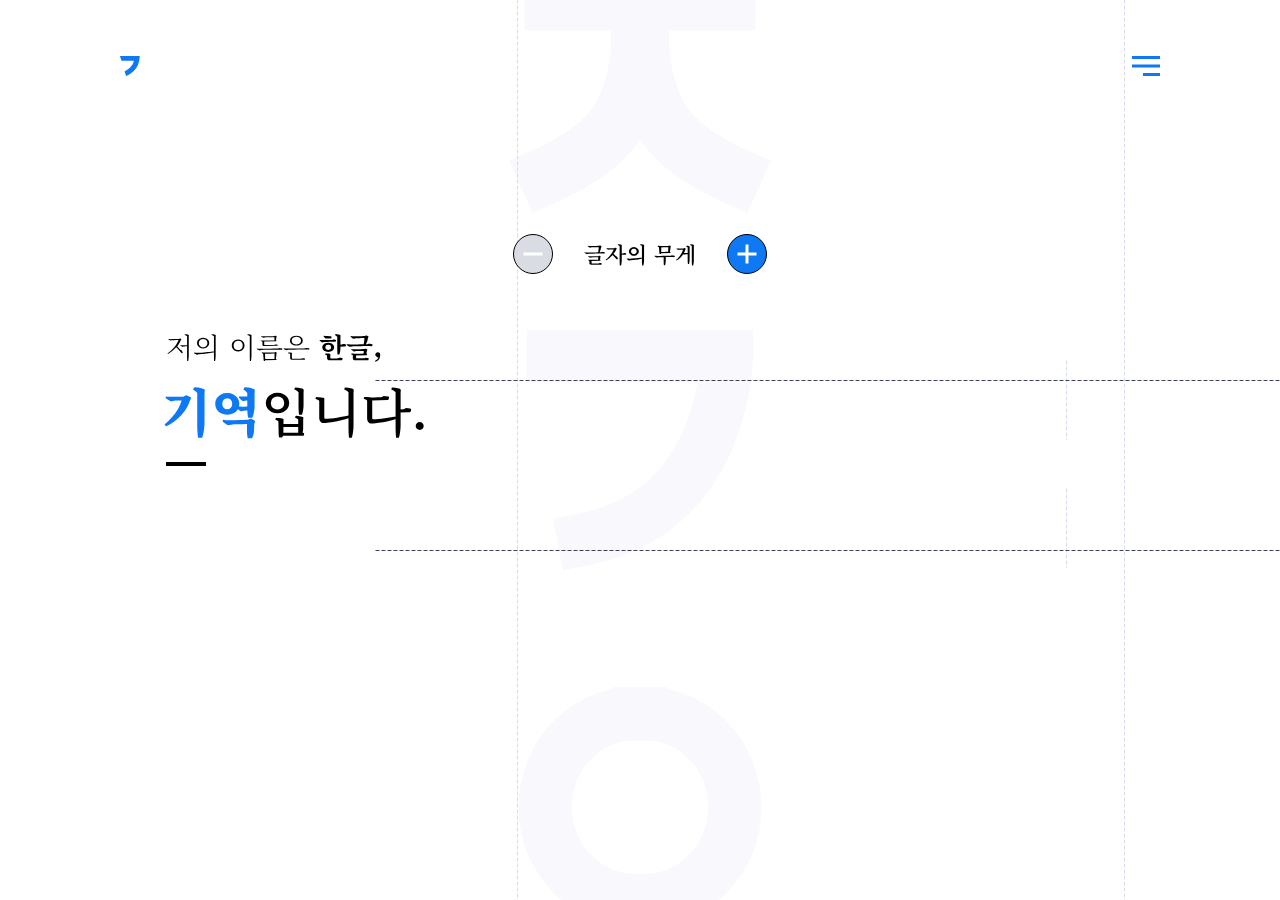
==== index.html @ d850bbb4 "change" ====
<!DOCTYPE html>
<html lang="ko">
<head>
    <meta charset="UTF-8">
    <meta name="viewport" content="width=device-width, initial-scale=1.0 shrink-to-fit=no">
    <title>지기역 포트폴리오</title>
    <link rel="shortcut icon" type="image/x-icon" href="./img/logo.png"/>
    <link href="https://fonts.googleapis.com/css2?family=Noto+Sans+KR:wght@100;300;400;500;700;900&family=Noto+Serif+KR:wght@200;300;400;500;600;700;900&display=swap" rel="stylesheet">
    <link rel="stylesheet" href="./css/reset.css">
    <link rel="stylesheet" href="./css/style.css">
    <script defer type="text/javascript" src="./js/script.js"></script>
</head>
<body>
    <div id="allWrap">
        <!--header영역-->
        <header>
            <!--로고-->
            <h1 class="mainLogo"><a href="#" title="메인" target="_self"><img src="./img/logo.png" alt="로고" width="20"/></a></h1>
            <!--네비게이션-->
            <nav>
                <a class="hamBtn" href="#" title="햄버거버튼" target="_self">
                    <div class="hamLine">선</div>
                    <div class="hamLine">선</div>
                    <div class="hamLine">선</div>
                </a>
                <ul class="navHam">
                    <li><a href="#" title="한글" target="_self">한글</a></li>
                    <li><a href="#" title="연결" target="_self">연결</a></li>
                    <li><a href="#" title="작업" target="_self">작업</a></li>
                </ul>
            </nav>
        </header>
        <main>
            <section id="mainPage">
                <article class="introCon">
                    <div class="introMain">
                        <h2 class="intHangle">저의 이름은 <span>한글,</span></h2>
                        <h1 class="myNameIs"><span>기역</span>입니다.</h1>
                        <hr/>
                    </div>
                    <div class="introSub">
                        <dl class="inS01">
                            <dd>특이한 이름, 그에따라 많은<br/>사람들에게 기억되었습니다.</dd>
                            <div>
                                <dt>이름의 무게</dt>
                                <hr/><!--이름의 무게 ----- 170두께 선-->
                            </div>
                        </dl>
                        <dl class="inS02">
                            <div>
                                <div class="dot">원,점</div>
                                <dt>기억되는 사람</dt>
                            </div>
                            <dd>이름이 특이해서 기억되는 것이 아닌,<br/>저의 작업물로 <span>기억되는 사람</span>입니다.</dd>
                        </dl>
                    </div>
                </article>
                <article class="ctStBtnCon">
                    <div class="jgySvgCon">
                        <!--ㅈㄱㅇ 글자sgv영역-->
                        <svg class="jgy_svg" x="0px" y="0px" width="273.7px" height="250.9px" viewBox="0 0 273.7 250.9" style="enable-background:new 0 0 273.7 250.9;" >
                            <g class="j_g g_gg"><!-- ㅈ 글자-->
                                <path class="st0" d="M136.9,30v35.9c0,26.1-5.8,55.3-17.2,78.8c-14,28.8-44,50.3-79.9,66.5"/>
                                <path class="st0" d="M136.9,65.9c0,26.1,5.8,55.3,17.2,78.8c14,28.8,44,50.3,79.9,66.5"/>
                                <line class="st0" x1="46.4" y1="30" x2="227.3" y2="30"/>
                            </g>
                        </svg>
                        <svg class="jgy_svg" x="0px" y="0px" width="258.4px" height="274.9px" viewBox="0 0 258.4 274.9" style="enable-background:new 0 0 258.4 274.9;" >
                            <g class="g_g g_gg"><!-- ㄱ 글자-->
                                <path class="st0" d="M30,30h198.4c0,0,0,178.5-163.6,209.8"/>
                            </g>
                        </svg>
                        <svg class="jgy_svg" x="0px" y="0px" width="272.8px" height="269.8px" viewBox="0 0 272.8 269.8" style="enable-background:new 0 0 272.8 269.8;" >
                            <g class="y_g g_gg"><!-- ㅇ 글자-->
                                <path class="st0" d="M136.4,30h6.1c55.4,0,100.3,47,100.3,104.9v0c0,57.9-44.9,104.9-100.3,104.9h-12.2
		                        c-55.4,0-100.3-47-100.3-104.9v0C30,77,74.9,30,130.3,30H136.4"/>
                            </g>
                        </svg>
                    </div>
                   
                    <div class="stBtn">
                        <a class="minus" href="#" title="minus" target="_self"><div>마이너스(-)</div></a>
                        <p>글자의 무게</p>
                        <a class="plus" href="#" title="plus" target="_self"><div>플러스(|)</div><div>플러스(-)</div></a>
                    </div>
                </article>
                <article class="mainSvgAll">
                    <div class="mainSvgCon">
                        <!--ㄱ svg란--><!--ㄱ 주변 선.--> 
                        <svg class="line_svg" x="0px" y="0px" width="1px" height="935px" viewBox="0 0 1 935" style="enable-background:new 0 0 1 935;" >
                            <g class="g_leftLine"><!-- 선-->
                                <line class="st0" x1="0.5" y1="0" x2="0.5" y2="937"/>
                            </g>
                        </svg>
                        <div class="gCon">
                            <svg class="giyeok_svg" x="0px" y="0px" width="605.3px" height="644.7px" viewBox="0 0 605.3 644.7" style="enable-background:new 0 0 605.3 644.7;" >
                                <g class="mainG"><!-- ㄱ-->
                                    <path class="st0" d="M85,85h435.3c0,0,0,391.5-359,460.2"/>
                                </g>
                            </svg>
                            <div class="dScon">
                                <!--두께 기입란--><!--두께 선-->
                                <svg class="lineDs" x="0px" y="0px" width="1px" height="78.8px" viewBox="0 0 1 78.8" style="enable-background:new 0 0 1 78.8;" >
                                    <g class="g_lineDs">
                                        <line class="st0" x1="0.5" y1="0" x2="0.5" y2="78.8"/>
                                    </g>
                                </svg>
                                <p class="fontWeight">170 두께</p>
                                <svg class="lineDs" x="0px" y="0px" width="1px" height="78.8px" viewBox="0 0 1 78.8" style="enable-background:new 0 0 1 78.8;" >
                                    <g class="g_lineDs">
                                        <line class="st0" x1="0.5" y1="0" x2="0.5" y2="78.8"/>
                                    </g>
                                </svg>
                            </div>
                            <svg class="line_top lineV" x="0px" y="0px" width="981.9px" height="1px" viewBox="0 0 981.9 1" style="enable-background:new 0 0 981.9 1;" >
                                <g class="g_topLine">
                                    <line class="st0" x1="0" y1="0.5" x2="981.9" y2="0.5"/>
                                </g>
                            </svg>
                            <svg class="line_bottom lineV" x="0px" y="0px" width="981.9px" height="1px" viewBox="0 0 981.9 1" style="enable-background:new 0 0 981.9 1;" >
                                <g class="g_bottomLine">
                                    <line class="st0" x1="0" y1="0.5" x2="981.9" y2="0.5"/>
                                </g>
                            </svg>
                        </div>
                        <svg class="line_svg" x="0px" y="0px" width="1px" height="935px" viewBox="0 0 1 935" style="enable-background:new 0 0 1 935;" >
                            <g class="g_rightLine"><!-- 선-->
                                <line class="st0" x1="0.5" y1="0" x2="0.5" y2="937"/>
                            </g>
                        </svg>
                    </div>
                </article>
            </section>
            <section id="contactPage">
                <article>
                    <div class="intro_ctCon">
                        <h2 class="intro_ct">
                            기억되는<br/>
                            <span>이름의 무게</span>를<br/>
                            가진 사람이<br/>
                            되겠습니다.
                        </h2>
                        <hr/>
                    </div>
                    <div class="contact_con">
                        <h2>연결</h2>
                        <div class="contact_info_con">
                            <h3 class="Ct_name">지기역</h3>
                            <div class="info_con">
                                <dl class="inform">
                                    <dt>전화</dt>
                                    <dd>010-4188-2687</dd>
                                </dl>
                                <dl class="inform">
                                    <dt>메일</dt>
                                    <dd>jikor1st@naver.com</dd>
                                </dl>
                                <dl class="inform">
                                    <dt>계정</dt>
                                    <dd>@Ji_g.y</dd>
                                </dl>
                            </div>
                            <div class="link_contact_con">
                                <a href="#" title="페이스북" target="_blank"><img src="./img/btn_face.png" alt="페이스북" width="50" height="50"/></a>
                                <a href="#" title="메일" target="_blank"><img src="./img/btn_mail.png" alt="메일" width="50" height="50"/></a>
                                <a href="#" title="인스타그램" target="_blank"><img src="./img/btn_insta.png" alt="인스타그램" width="50" height="50"/></a>
                            </div>
                        </div>
                    </div>
                </article>
            </section>
        </main>
    </div>
</body>
</html>
---- css/style.css ----
*{font-size:16px;font-family: 'Noto Sans KR', sans-serif;color:black;}
/* @font import */
@import url('https://fonts.googleapis.com/css2?family=Noto+Sans+KR:wght@100;300;400;500;700;900&family=Noto+Serif+KR:wght@200;300;400;500;600;700;900&display=swap');
/*
font-family: 'Noto Sans KR', sans-serif;
font-family: 'Noto Serif KR', serif;
*/
/*header영역*/
html,body{
    /* overflow-y: hidden; */
}
header{
    display:flex;justify-content: space-between;
    position:fixed;top:0;left:0;width:100%;
    padding:56px 0;
    z-index:700;
}
header > h1.mainLogo {
    padding:0 120px;
}
nav{
    display:flex;flex-direction:row-reverse;
    justify-content:flex-start;
    z-index:500;
    position:relative;
    padding:0 120px;
}
nav > ul.navHam{
    /* display:none; */
    position: absolute;width:max-content;top:90px;
    display:flex;flex-direction: column;text-align:right;
    height:210px;justify-content: space-between;
}
nav > ul.navHam > li{
    font-family: 'Noto Serif KR', serif;
    font-size:1.813em;font-weight:700;
}
nav > a.hamBtn{
    display:inline-block;vertical-align: top;
    width:28px;height:20px;
    display:flex;flex-direction: column;
    justify-content: space-between;
    position:relative;
}
nav > a.hamBtn > div.hamLine{
    font-size:0;width:inherit;height:3px;background-color:#0F78F4;
    position: absolute;
    transition:all 0.5s cubic-bezier(0.68, -0.6, 0.32, 1.6);
}
nav > a.hamBtn > div.hamLine:first-child{
    top:0;left:0;
    transform-origin:top left;
    /* transform:rotateZ(45deg); */
}
nav > a.hamBtn > div.hamLine:nth-child(2){
    top:50%;transform:translateY(-50%);left:0;
}
nav > a.hamBtn > div.hamLine:last-child{
    width:60%;
    bottom:0;right:0;
    transform-origin:bottom left;
    /* transform:translateY(2px) rotateZ(-45deg); */
}

svg{
    overflow:visible;
    vertical-align: top;
}
main {
    position:relative;
    overflow:hidden;
    width:100%;height:100vh;
}
section {
    position:absolute;
    width:100%;height:100vh;
}
/*main - 컨셉 설명*/
#mainPage{
    /* display:none; */
    top:0;left:0;
}
#mainPage > article.introCon{
    position: absolute;left:13%;z-index:500;
    top:25.93vw;
    /* top:8.59vw; */
    /* transform:translateY(-17.34vw); */
}
#mainPage > article.introCon > div.introMain{
    font-family: 'Noto Serif KR', serif;
}
div.introMain > h2.intHangle{
    font-size:1.750em;font-weight:300;margin-bottom:24px;
}
div.introMain > h2.intHangle > span{
    font-weight:700;
}
div.introMain > h1.myNameIs{
    font-size:3.250em;font-weight:600;margin-left:-5px;margin-bottom:18px;
}
div.introMain > h1.myNameIs > span{
    color:#0F78F4;font-weight:900;
}
div.introMain > hr{
    width:36px;border:2px solid black;
    display:inline-block;
}

#mainPage > article.introCon > div.introSub{
    margin-top:48px;margin-left:18px;
}
div.introSub > dl.inS01{
    visibility: hidden;
    opacity:0;
}
@keyframes displayT {
    0%{
        visibility: hidden;
        opacity:0;
        transform:translateY(100px);
    }
    50%{
        opacity:1;
    }
    100%{
        visibility: visible;
        transform:translateY(0);
        opacity:1;
    }
}
@keyframes displayC {
    0%{ 
        visibility: visible;
        transform:translateY(0);
        opacity:1;
    }
    50%{
        opacity:1;
    }
    100%{
        visibility: hidden;
        opacity:0;
        transform:translateY(100px);
        
    }
}
div.introSub > dl.inS01 > dd{
    font-size:1em;line-height:2em;font-weight:300;
    background-color:white;width:fit-content;
}
div.introSub > dl.inS01 > div{
    display:flex;width:fit-content;align-items: center;
}
div.introSub > dl.inS01 > div > dt{
    font-family: 'Noto Serif KR', serif;
    font-size:1.750em;font-weight:900;
    color:#D6DBF1;
    margin-top:19px;
    width:fit-content;
}
div.introSub > dl.inS01 > div > hr{
    width:12.39vw;border:none;border-top:1px solid #D6DBF1;vertical-align: center;
    margin-top:1.750em;margin-left:5.10vw;
}
@keyframes inS01Hr {
    0%{

    }
    33%{

    }
    66%{

    }
    100%{

    }
}
div.introSub > dl.inS02{
    visibility: hidden;
    opacity:0;
}
div.introSub > dl.inS02 > div {
    position:relative;width:fit-content;
}
div.introSub > dl.inS02 > div > div.dot {
    font-size:0;width:6px;height:6px;
    background-color: #D6DBF1;border-radius:50px;
    position: absolute;left:50%;transform:translateX(-50%);
    margin-top:-15px;
}
div.introSub > dl.inS02 > div > dt{
    font-family: 'Noto Serif KR', serif;
    font-size:1.750em;font-weight:900;
    color:#D6DBF1;margin-top:30px;
    width:fit-content;
}
div.introSub > dl.inS02 > dd{
    font-size:1em;line-height:2.625em;font-weight:400;
    margin-top:19px;
    width:fit-content;background-color:white;
}
div.introSub > dl.inS02 > dd > span{
    font-weight:700;
}

#mainPage > article.ctStBtnCon {

}
article.ctStBtnCon > div.jgySvgCon {
    position: absolute;top:0;left:0;
    display:flex;flex-direction: column;justify-content: space-between;height:100vh;
}
div.jgySvgCon > svg.jgy_svg:first-child{
    position: fixed;top:-3%;left:50%;transform:translateX(-50%);height:26.680vh;
    /* transform:translateY(-13%); */
}
div.jgySvgCon > svg.jgy_svg:nth-child(2){
    position: fixed;top:50%;left:50%;transform:translate(-50%,-50%);height:26.680vh;
    /* transform:translateY(13%); */
}
div.jgySvgCon > svg.jgy_svg:last-child{
    position: fixed;bottom:-3%;left:50%;transform:translateX(-50%);height:26.680vh;
    /* transform:translateY(13%); */
}
div.jgySvgCon > svg.jgy_svg > g{
    fill:none; stroke:#F8F8FD; 
    stroke-width:60;
    stroke-linecap:square; stroke-miterlimit:10;
}
article.ctStBtnCon > div.stBtn{
    display:flex;width:254px;justify-content: space-between;
    position: fixed;left:50%;top:26%;transform:translateX(-50%);
    z-index:600;
}
article.ctStBtnCon > div.stBtn > a{
    display:inline-block;background-color:#0F78F4;
    width:38px;height:38px;border-radius:100px;
    border:1px solid black;font-size:0;
    position:relative;

    transition:all 0.8s cubic-bezier(0.34, 1.56, 0.64, 1);
}
article.ctStBtnCon > div.stBtn > a.minus > div {
    width:19px;height:3px;background-color:white;
    position: absolute;left:50%;top:50%;transform:translate(-50%,-50%);
}
article.ctStBtnCon > div.stBtn > p{
    font-family: 'Noto Serif KR', serif;
    font-size:22px;font-weight:600;
    line-height:40px;
}

article.ctStBtnCon > div.stBtn > a.plus > div:first-child{
    width:19px;height:3px;background-color:white;
    position: absolute;left:50%;top:50%;transform:translate(-50%,-50%);
}
article.ctStBtnCon > div.stBtn > a.plus > div:last-child{
    width:3px;height:19px;background-color:white;
    position: absolute;left:50%;top:50%;transform:translate(-50%,-50%);
}
/* Main ㄱ 영역 */
div.mainSvgCon {
    display:flex;position:fixed;height:100vh;width:100%;top:0;right:12.13%;
    align-items: flex-end;width:max-content;height:fit-content;
}
/* 글자 두께 컨트롤 영역 */
div.mainSvgCon  div.dScon{
    position: absolute;top:-3.5%;left:-26%;text-align:center;
}
div.mainSvgCon  div.dScon > p.fontWeight{
    font-family: 'Noto Serif KR', serif;
    font-size:1.313em;font-weight:bold;
    padding:14px 0;
}
@keyframes fontLeft {
    0%{
        transform:translateX(0);
        opacity:1;
    }
    33%{
        transform:translateX(-30px)  rotateZ(-25deg);
        opacity:0;
    }
    66%{
        transform:translateX(30px)  rotateZ(25deg);
        opacity:0;
    }
    100%{
        transform:translateX(0);
        opacity:1;
    }
}
@keyframes fontRight {
    0%{
        transform:translateX(0);
        opacity:1;
    }
    33%{
        transform:translateX(30px) rotateZ(-25deg);
        opacity:0;
    }
    66%{
        transform:translateX(-30px) rotateZ(25deg);
        opacity:0;
    }
    100%{
        transform:translateX(0);
        opacity:1;
    }
}
@keyframes btnScale {
    0%{
        transform:scale(1);
    }
    50%{
        transform:scale(1.2);
    }
    100%{
        transform:scale(1);
    }
}
div.dScon > svg.lineDs > g.g_lineDs{
    stroke-linecap:square; stroke-miterlimit:10;
    stroke-width:1;
    stroke:#D6DBF1;stroke-dasharray:3,3;
}
div.mainSvgCon > svg.line_svg > g{
    stroke-linecap:square; stroke-miterlimit:10;
    stroke-width:1;
    stroke:#D6DBF1;stroke-dasharray:3,3;
}
div.mainSvgCon > div.gCon{
    position:relative;top:0;left:0;width:100%;height:fit-content;
}
div.mainSvgCon > div > svg.giyeok_svg {
    width:100%;margin-bottom:-90px;height:100%;
}
div.mainSvgCon > div > svg.giyeok_svg > g.mainG{
    fill:none; stroke:#0F78F4; 
    stroke-width:170;
    stroke-linecap:square; stroke-miterlimit:10;
    
    stroke-dasharray:1200;
    stroke-dashoffset:1200;
    animation:drawG 2s ease forwards;
}
@keyframes drawG{
    0%{
        opacity:0;
        stroke-dashoffset: 1200;
    }
    15%{
        opacity:1;
    }
    to{
        opacity:1;
        stroke-dashoffset: 0;
    }
}
div.mainSvgCon > div > svg.lineV {
    width:162.217%;
    position:absolute;top:0;left:-142px;
}
div.mainSvgCon > div > svg.lineV:last-child {
    position:absolute;top:30.5%;left:-142px;
}
div.mainSvgCon > div > svg.lineV > g{
    fill:none;stroke:#3E3E5D;
    stroke-width:1;stroke-dasharray:3,3;
    stroke-linecap:square; stroke-miterlimit:10;
}

/*section contact*/
main > section#contactPage{
    /* display:none; */
    top:100vh;left:0;
}
section#contactPage > article {
    position: absolute;top:8vw;left:13%;z-index:500;
}
section#contactPage > article > div.intro_ctCon{
    font-family: 'Noto Serif KR', serif;
    margin-bottom:10vh;
}
div.intro_ctCon > h2.intro_ct{
    font-weight:200;
    font-size:1.375em;line-height:2.7em;
}
div.intro_ctCon > hr {
    width:18px;border:none;border-top:3px solid black;display:inline-block;
}
div.intro_ctCon > h2.intro_ct > span{
    font-weight:700;
}
div.contact_con{
    display:flex;
}
div.contact_con > h2{
    font-family: 'Noto Serif KR', serif;
    font-size:1.750em;font-weight:700;
    margin-right:60px;
}

div.contact_info_con > h3.Ct_name {
    font-size:1.438em;color:#0F78F4;font-weight:700;
    margin-bottom:40px;background-color:white;width:fit-content;
}div.info_con > dl.inform{
    display:flex;font-size:1.250em;
    margin-bottom:23px;
}
div.info_con > dl.inform > dt{
    font-family: 'Noto Serif KR', serif;
    font-weight:500;margin-right:60px;
}
div.info_con > dl.inform > dd{
    font-weight:300;
}
.contact_info_con > .info_con {
    margin-bottom:45px;
}
.link_contact_con{
    display:flex;width:75%;justify-content: space-between;
}
.link_contact_con > a {
    background-color:white;border-radius:600px;display: inline-block;width:fit-content;height:fit-content;
}

@media screen and (max-width:1600px) {
    div.mainSvgCon  div.dScon{
        position: absolute;top:-3.5%;right:-107%;text-align:center;
    }
    .fontWeight{
        color:white;
    }
}

/*tablet media query 1200px*/
@media screen and (max-width:1200px){
    *{font-size:14px;}
    /*header 패딩 조절*/
    header > h1.mainLogo {
    padding:0 56px;
    }
    nav{
    padding:0 56px;
    }
    #mainPage > article.introCon{
    position: absolute;left:13%;z-index:500;
    /* top:20vw; */
    top:37.34vw;
    }
    article.ctStBtnCon > div.stBtn{
        left:75%;top:26%;transform:translateX(-50%);
    }
    div.mainSvgCon {
        /* transform-origin:bottom right; */
        /* transform:scale(0.7); */
    }
    /* div.mainSvgCon > div > svg.giyeok_svg > g.mainG{
        stroke:#95c7ff;
    } */
    
}
@media screen and (max-width:1050px){
    div.introSub > dl.inS02 {
        /* visibility: "hidden"; */
    }
    nav{
        display:flex;flex-direction:row-reverse;
        justify-content:flex-start;
        z-index:500;
        position:relative;
    }
    nav > ul.navHam{
        position: absolute;width:max-content;top:0;right:160px;
        display:flex;flex-direction: row;text-align:right;
        height:fit-content;justify-content: space-between;width:42vw;
    }
    .myNameIs > span{background:white;}
}
/*mobile media query*/
@media screen and (max-width:700px){
    *{font-size:12px;}
    #allWrap{
    }
    nav{
        display:block;
        z-index:500;
        position: absolute;;right:0;
    }
    header > h1.mainLogo {
        display:none;
    }
    nav > ul.navHam{
        position: absolute;width:max-content;top:70px;right:56px;
        display:flex;flex-direction: column;
        height:175px;justify-content: space-between;
    }
    nav > ul.navHam > li{
        font-size:1.4em;
    }
    .myNameIs > span{background:unset;}
    #mainPage > article.introCon {
        /* top:56px; */
        top:330px;
    }
    div.introSub > dl.inS01 > dd{
        font-size:1.2em;
    }
    div.introSub > dl.inS02 > dd{
        font-size:1.2em;
    }
    div.introSub > dl.inS01 > div > dt{
        color:black;
    }
    div.introSub > dl.inS02 > div > dt{
        color:black;
    }
    /*두께조절 버튼 위치조정*/
    article.ctStBtnCon > div.stBtn{
        left:50%;top: unset;bottom:45px;
    }
    div.mainSvgCon {
        transform-origin:bottom right;
        /* transform:scale(0.67) translateX(50px); */
        /* height:24vh; */
    }
    div.mainSvgCon > div.gCon{
        /* height:24vh; */
    }
    section#contactPage > article > div.intro_ctCon{
        margin-bottom:4vh;
    }
    div.contact_con > h2{
        margin-right:30px;
    }
    div.contact_info_con > h3.Ct_name {
        margin-bottom:25px;
    }
    div.info_con > dl.inform > dt{
        font-weight:500;margin-right:30px;
    }
    div.contact_info_con > div.link_contact_con{
        margin-left:-80px;
    }
    .link_contact_con img{
        width:40px;height:40px;
    }
    div.mainSvgCon > div > svg.giyeok_svg > g.mainG{
        stroke:#0f7af434; 
    }
    div.dScon > svg.lineDs > g.g_lineDs{
        stroke-linecap:square; stroke-miterlimit:10;
        stroke-width:1;
        stroke:black;stroke-dasharray:3,3;
    }
    .fontWeight{
        color:black;
    }
    div.introSub > dl.inS02 > div > div.dot {
        background-color:black;
    }
}
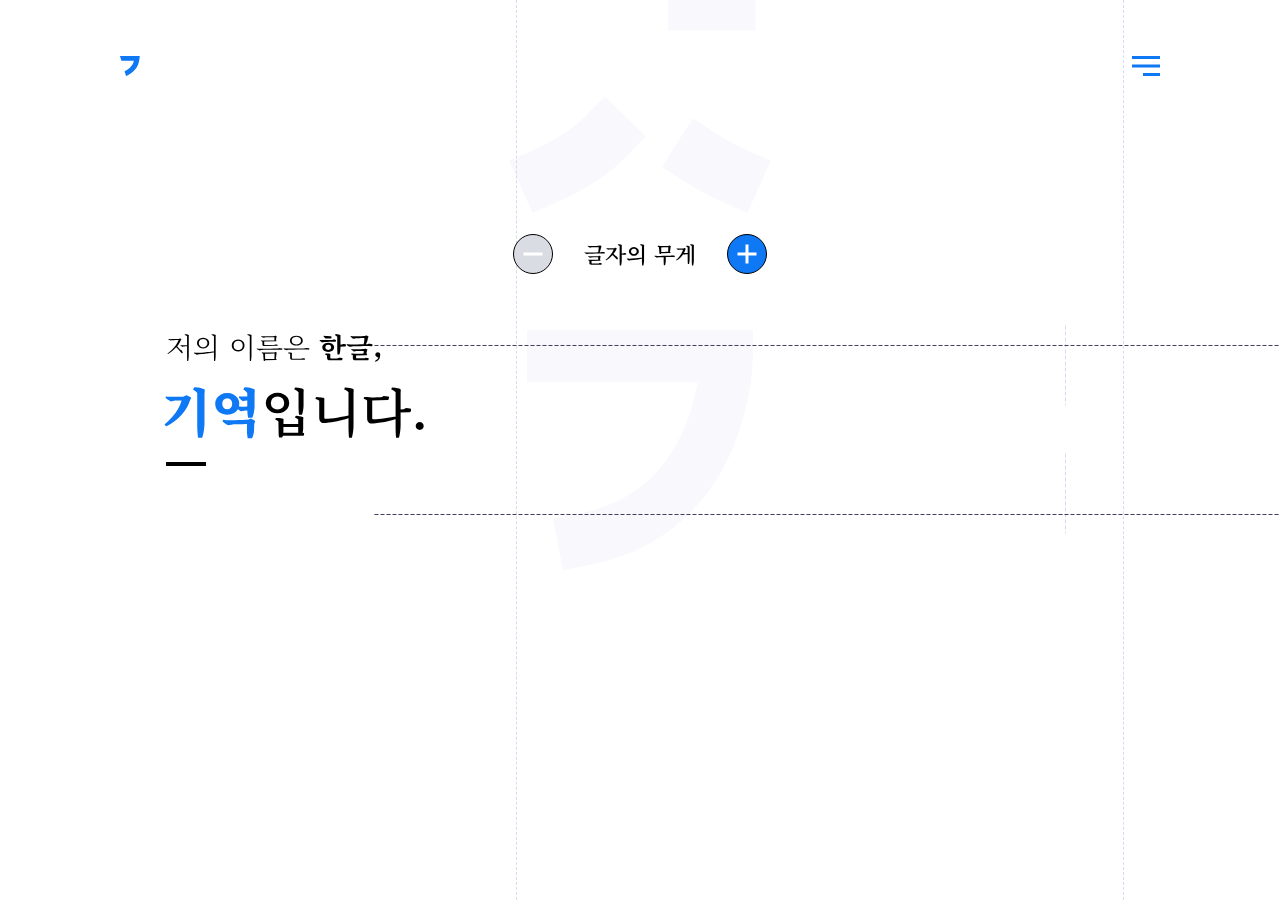
==== commit 68206f7b: "change" ====
--- a/index.html
+++ b/index.html
@@ -8,7 +8,7 @@
     <link href="https://fonts.googleapis.com/css2?family=Noto+Sans+KR:wght@100;300;400;500;700;900&family=Noto+Serif+KR:wght@200;300;400;500;600;700;900&display=swap" rel="stylesheet">
     <link rel="stylesheet" href="./css/reset.css">
     <link rel="stylesheet" href="./css/style.css">
-    <script defer type="text/javascript" src="./js/script.js"></script>
+    <script defer type="text/javascript" src="./js/indexScript.js"></script>
 </head>
 <body>
     <div id="allWrap">
@@ -24,9 +24,9 @@
                     <div class="hamLine">선</div>
                 </a>
                 <ul class="navHam">
-                    <li><a href="#" title="한글" target="_self">한글</a></li>
-                    <li><a href="#" title="연결" target="_self">연결</a></li>
-                    <li><a href="#" title="작업" target="_self">작업</a></li>
+                    <li><a href="#" class="naBtn01 naBtn" title="한글" target="_self">한글</a></li>
+                    <li><a href="#" class="naBtn02 naBtn" title="연결" target="_self">연결</a></li>
+                    <li><a href="#" class="naBtn03 naBtn" title="작업" target="_self">작업</a></li>
                 </ul>
             </nav>
         </header>
@@ -87,11 +87,12 @@
                 <article class="mainSvgAll">
                     <div class="mainSvgCon">
                         <!--ㄱ svg란--><!--ㄱ 주변 선.--> 
-                        <svg class="line_svg" x="0px" y="0px" width="1px" height="935px" viewBox="0 0 1 935" style="enable-background:new 0 0 1 935;" >
-                            <g class="g_leftLine"><!-- 선-->
+                        <!-- <svg class="line_svg" x="0px" y="0px" width="1px" height="935px" viewBox="0 0 1 935" style="enable-background:new 0 0 1 935;" >
+                            <g class="g_leftLine">
                                 <line class="st0" x1="0.5" y1="0" x2="0.5" y2="937"/>
                             </g>
-                        </svg>
+                        </svg> -->
+                        <div class="line_svg">세로선</div>
                         <div class="gCon">
                             <svg class="giyeok_svg" x="0px" y="0px" width="605.3px" height="644.7px" viewBox="0 0 605.3 644.7" style="enable-background:new 0 0 605.3 644.7;" >
                                 <g class="mainG"><!-- ㄱ-->
@@ -123,11 +124,12 @@
                                 </g>
                             </svg>
                         </div>
-                        <svg class="line_svg" x="0px" y="0px" width="1px" height="935px" viewBox="0 0 1 935" style="enable-background:new 0 0 1 935;" >
-                            <g class="g_rightLine"><!-- 선-->
+                        <!-- <svg class="line_svg" x="0px" y="0px" width="1px" height="935px" viewBox="0 0 1 935" style="enable-background:new 0 0 1 935;" >
+                            <g class="g_rightLine">
                                 <line class="st0" x1="0.5" y1="0" x2="0.5" y2="937"/>
                             </g>
-                        </svg>
+                        </svg> -->
+                        <div class="line_svg">세로선</div>
                     </div>
                 </article>
             </section>
--- a/css/style.css
+++ b/css/style.css
@@ -61,7 +61,6 @@
     transform-origin:bottom left;
     /* transform:translateY(2px) rotateZ(-45deg); */
 }
-
 svg{
     overflow:visible;
     vertical-align: top;
@@ -146,7 +145,7 @@
 }
 div.introSub > dl.inS01 > dd{
     font-size:1em;line-height:2em;font-weight:300;
-    background-color:white;width:fit-content;
+    width:fit-content;
 }
 div.introSub > dl.inS01 > div{
     display:flex;width:fit-content;align-items: center;
@@ -198,7 +197,7 @@
 div.introSub > dl.inS02 > dd{
     font-size:1em;line-height:2.625em;font-weight:400;
     margin-top:19px;
-    width:fit-content;background-color:white;
+    width:fit-content;
 }
 div.introSub > dl.inS02 > dd > span{
     font-weight:700;
@@ -227,7 +226,87 @@
     fill:none; stroke:#F8F8FD; 
     stroke-width:60;
     stroke-linecap:square; stroke-miterlimit:10;
-}
+    /* stroke-dashoffset:230; */
+    /* stroke-dasharray:230; */
+    /* animation:drawJGY 2s ease forwards; */
+}
+div.jgySvgCon > svg.jgy_svg > g.j_g{
+    stroke-dashoffset:450;
+    stroke-dasharray:300;
+    animation:drawJ 2.5s ease forwards;
+}
+@keyframes drawJ{
+    0%{
+        stroke-width:1;
+        visibility:hidden;
+        opacity:0;
+        stroke-dashoffset: 450;
+    }
+    30%{
+        opacity:1;
+    }
+    70%{
+        stroke-width:60;
+    }
+    100%{
+        stroke-width:60;
+        visibility:visible;
+        opacity:1;
+        stroke-dashoffset: 0;
+    }
+}
+div.jgySvgCon > svg.jgy_svg > g.g_g{
+    stroke-dashoffset:100;
+    stroke-dasharray:600;
+    animation:drawGG 2.5s ease forwards;
+}
+@keyframes drawGG{
+    0%{
+        stroke-width:1;
+        visibility:hidden;
+        opacity:0;
+        stroke-dashoffset: 600;
+    }
+    30%{
+        opacity:1;
+    }
+    70%{
+        stroke-width:60;
+    }
+    100%{
+        stroke-width:60;
+        visibility:visible;
+        opacity:1;
+        stroke-dashoffset: 0;
+    }
+}
+div.jgySvgCon > svg.jgy_svg > g.y_g{
+    stroke-dashoffset:670;
+    stroke-dasharray:670;
+    animation:drawY 2.5s ease forwards;
+}
+@keyframes drawY{
+    0%{
+        stroke-width:1;
+        visibility:hidden;
+        opacity:0;
+        stroke-dashoffset: 670;
+    }
+    30%{
+        opacity:1;
+    }
+    70%{
+        stroke-width:60;
+    }
+    100%{
+        stroke-width:60;
+        visibility:visible;
+        opacity:1;
+        stroke-dashoffset: 0;
+    }
+}
+
+
 article.ctStBtnCon > div.stBtn{
     display:flex;width:254px;justify-content: space-between;
     position: fixed;left:50%;top:26%;transform:translateX(-50%);
@@ -325,11 +404,32 @@
     stroke-width:1;
     stroke:#D6DBF1;stroke-dasharray:3,3;
 }
-div.mainSvgCon > svg.line_svg > g{
+div.mainSvgCon > div.line_svg{
+    font-size:0;
+    height:100vh;width:1px;
+    border:none;
+    animation:drawLineH 1s ease-in 1 alternate;
+    transform-origin:top left;
+}
+@keyframes drawLineH{
+    0%{
+        transform:translateX(0) scaleY(0);
+    }
+    100%{
+        transform:translateX(0) scaleY(1);
+    }
+}
+div.mainSvgCon > div.line_svg:first-child{
+    border-right:1px dashed #D6DBF1;
+}
+div.mainSvgCon > div.line_svg:last-child{
+    border-left:1px dashed #D6DBF1;
+}
+/* div.mainSvgCon > svg.line_svg > g{
     stroke-linecap:square; stroke-miterlimit:10;
     stroke-width:1;
     stroke:#D6DBF1;stroke-dasharray:3,3;
-}
+} */
 div.mainSvgCon > div.gCon{
     position:relative;top:0;left:0;width:100%;height:fit-content;
 }
@@ -338,22 +438,25 @@
 }
 div.mainSvgCon > div > svg.giyeok_svg > g.mainG{
     fill:none; stroke:#0F78F4; 
-    stroke-width:170;
     stroke-linecap:square; stroke-miterlimit:10;
     
+    stroke-width:170;
     stroke-dasharray:1200;
     stroke-dashoffset:1200;
-    animation:drawG 2s ease forwards;
+    animation:drawG 2s ease forwards alternate;
+    /* transition :all 0.8s cubic-bezier(0.68, -0.6, 0.32, 1.6); */
 }
 @keyframes drawG{
     0%{
+        visibility:hidden;
         opacity:0;
         stroke-dashoffset: 1200;
     }
-    15%{
-        opacity:1;
-    }
-    to{
+    30%{
+        opacity:1;
+    }
+    100%{
+        visibility:visible;
         opacity:1;
         stroke-dashoffset: 0;
     }
@@ -361,6 +464,7 @@
 div.mainSvgCon > div > svg.lineV {
     width:162.217%;
     position:absolute;top:0;left:-142px;
+    
 }
 div.mainSvgCon > div > svg.lineV:last-child {
     position:absolute;top:30.5%;left:-142px;
@@ -369,6 +473,17 @@
     fill:none;stroke:#3E3E5D;
     stroke-width:1;stroke-dasharray:3,3;
     stroke-linecap:square; stroke-miterlimit:10;
+    animation:drawLineV 1s ease-in forwards 1 alternate;
+    transform-origin: left top;
+}
+
+@keyframes drawLineV{
+    0%{
+        transform:translateY(0) scaleX(0);
+    }
+    100%{
+        transform:translateY(0) scaleX(1);
+    }
 }
 
 /*section contact*/
@@ -423,7 +538,7 @@
     display:flex;width:75%;justify-content: space-between;
 }
 .link_contact_con > a {
-    background-color:white;border-radius:600px;display: inline-block;width:fit-content;height:fit-content;
+    border-radius:600px;display: inline-block;width:fit-content;height:fit-content;
 }
 
 @media screen and (max-width:1600px) {
@@ -477,7 +592,6 @@
         display:flex;flex-direction: row;text-align:right;
         height:fit-content;justify-content: space-between;width:42vw;
     }
-    .myNameIs > span{background:white;}
 }
 /*mobile media query*/
 @media screen and (max-width:700px){
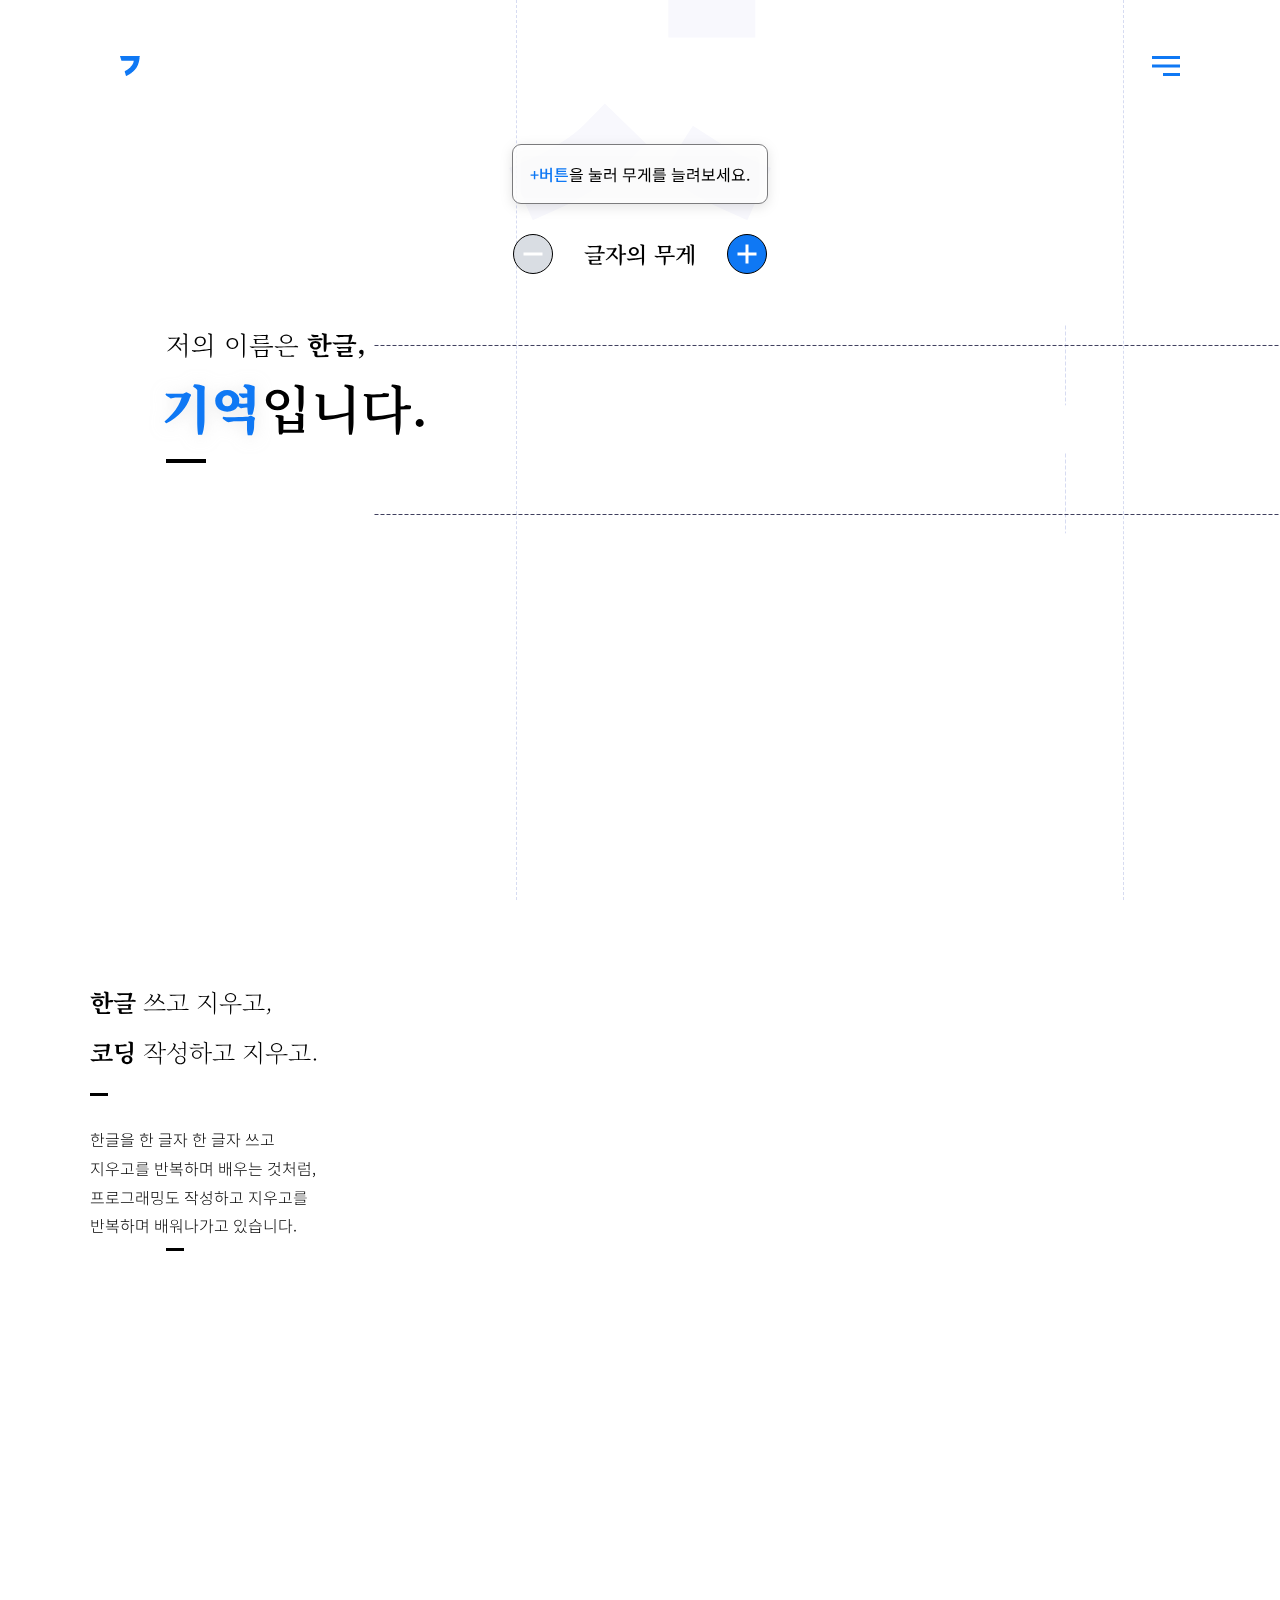
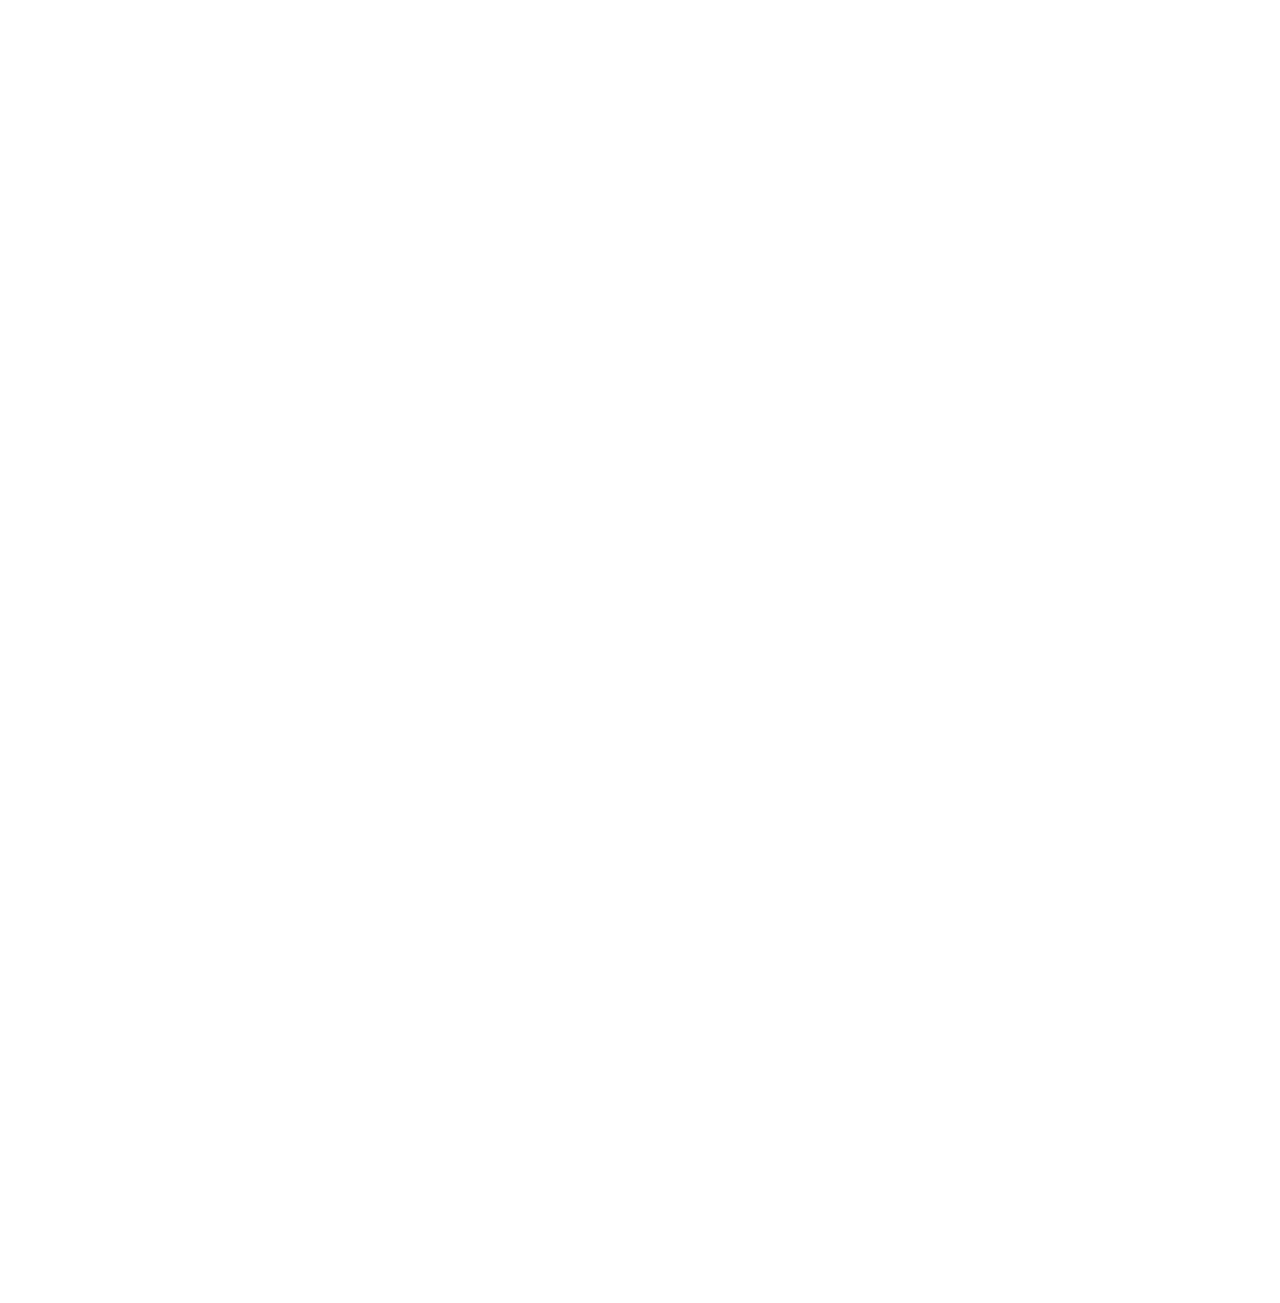
==== commit dbc36cbc: "chage" ====
--- a/index.html
+++ b/index.html
@@ -2,13 +2,16 @@
 <html lang="ko">
 <head>
     <meta charset="UTF-8">
-    <meta name="viewport" content="width=device-width, initial-scale=1.0 shrink-to-fit=no">
+    <!-- <meta name="viewport" content="width=device-width, initial-scale=1.0 shrink-to-fit=no"> -->
+    <meta name="viewport" content="width=device-width, maximum-scale=1.0, minimum-scale=1, user-scalable=yes, initial-scale=1.0">
     <title>지기역 포트폴리오</title>
     <link rel="shortcut icon" type="image/x-icon" href="./img/logo.png"/>
     <link href="https://fonts.googleapis.com/css2?family=Noto+Sans+KR:wght@100;300;400;500;700;900&family=Noto+Serif+KR:wght@200;300;400;500;600;700;900&display=swap" rel="stylesheet">
     <link rel="stylesheet" href="./css/reset.css">
     <link rel="stylesheet" href="./css/style.css">
+    <link rel="stylesheet" href="./css/test.css">
     <script defer type="text/javascript" src="./js/indexScript.js"></script>
+    <!-- <script defer type="text/javascript" src="./js/portfolioScript.js"></script> -->
 </head>
 <body>
     <div id="allWrap">
@@ -25,8 +28,8 @@
                 </a>
                 <ul class="navHam">
                     <li><a href="#" class="naBtn01 naBtn" title="한글" target="_self">한글</a></li>
-                    <li><a href="#" class="naBtn02 naBtn" title="연결" target="_self">연결</a></li>
-                    <li><a href="#" class="naBtn03 naBtn" title="작업" target="_self">작업</a></li>
+                    <li><a href="#" class="naBtn02 naBtn" title="작업" target="_self">작업</a></li>
+                    <li><a href="#" class="naBtn03 naBtn" title="연결" target="_self">연결</a></li>
                 </ul>
             </nav>
         </header>
@@ -77,11 +80,13 @@
                             </g>
                         </svg>
                     </div>
-                   
+                    <div class="description">
+                        <p><span>+버튼</span>을 눌러 무게를 늘려보세요.</p>
+                    </div>
                     <div class="stBtn">
                         <a class="minus" href="#" title="minus" target="_self"><div>마이너스(-)</div></a>
                         <p>글자의 무게</p>
-                        <a class="plus" href="#" title="plus" target="_self"><div>플러스(|)</div><div>플러스(-)</div></a>
+                        <div class="motion01">원모션</div><a class="plus" href="#" title="plus" target="_self"><div>플러스(|)</div><div>플러스(-)</div></a>
                     </div>
                 </article>
                 <article class="mainSvgAll">
@@ -130,6 +135,572 @@
                             </g>
                         </svg> -->
                         <div class="line_svg">세로선</div>
+                    </div>
+                </article>
+            </section>
+            <section id="port_wrap">
+                <article class="port_intro">
+                    <div class="port_title">
+                        <h2>
+                            <span>한글</span> 쓰고 지우고,<br/>
+                            <span>코딩</span> 작성하고 지우고.
+                        </h2>
+                        <hr/>
+                    </div>
+                    <p class="port_text">
+                        한글을 한 글자 한 글자 쓰고<br/>
+                        지우고를 반복하며 배우는 것처럼,<br/>
+                        프로그래밍도 작성하고 지우고를<br/>
+                        반복하며 배워나가고 있습니다.
+                    </p>
+                </article>
+                <article class="port_nav">
+                    <div class="port_nav_wrap">
+                        <div class="portBtnX">
+                            <div class="txtBtnEmpty">
+                                Empty
+                            </div>
+                        </div>
+                        <div class="portBtn">
+                            <!--ㄱ-->
+                            <svg class="txtBtn" x="0px" y="0px" width="178.3px" height="189.9px" viewBox="0 0 178.3 189.9" style="enable-background:new 0 0 178.3 189.9;" >
+                                <g class="txtG txtG01">
+                                    <path class="st0" d="M25,25h128.3c0,0,0,115.4-105.8,135.6"/>
+                                </g>
+                            </svg>
+                        </div>
+                        <div class="portBtn">
+                            <!--ㄴ-->
+                            <svg class="txtBtn" x="0px" y="0px" width="178.3px" height="185.6px" viewBox="0 0 178.3 185.6" style="enable-background:new 0 0 178.3 185.6;" >
+                                <g class="txtG txtG02">
+                                    <polyline class="st0" points="25,25 25,160.6 153.3,160.6 	"/>
+                                </g>
+                            </svg>
+                        </div>
+                        <div class="portBtn">
+                            <!--ㄷ-->
+                            <svg class="txtBtn" x="0px" y="0px" width="178.3px" height="185.6px" viewBox="0 0 178.3 185.6" style="enable-background:new 0 0 178.3 185.6;" >
+                                <g class="txtG txtG03">
+                                    <polyline class="st0" points="153.3,25 25,25 25,160.6 153.3,160.6 	"/>
+                                </g>
+                            </svg>
+                        </div>
+                        <div class="portBtn">
+                            <!--ㄹ-->
+                            <svg class="txtBtn" x="0px" y="0px" width="178.3px" height="185.6px" viewBox="0 0 178.3 185.6" style="enable-background:new 0 0 178.3 185.6;" >
+                                <g class="txtG txtG04">
+                                    <polyline class="st0" points="25,25 153.3,25 153.3,92.8 25,92.8 25,160.6 153.3,160.6 	"/>
+                                </g>
+                            </svg>
+                        </div>
+                        <div class="portBtn">
+                            <!--ㅁ-->
+                            <svg class="txtBtn" x="0px" y="0px" width="178.3px" height="185.6px" viewBox="0 0 178.3 185.6" style="enable-background:new 0 0 178.3 185.6;" >
+                                <g class="txtG txtG05">
+                                    <polyline class="st0" points="25,25 153.3,25 153.3,160.6 25,160.6 25,25 	"/>
+                                </g>
+                            </svg>
+                        </div>
+                        <div class="portBtn">
+                            <svg class="txtBtn" x="0px" y="0px" width="178.3px" height="185.6px" viewBox="0 0 178.3 185.6" style="enable-background:new 0 0 178.3 185.6;" >
+                                <!--ㅂ-->
+                                <g class="txtG txtG06">
+                                    <line class="st0" x1="25" y1="74" x2="153.3" y2="74"/>
+                                    <polyline class="st0" points="25,25 25,160.6 153.3,160.6 153.3,25 	"/>
+                                </g>
+                            </svg>
+                        </div>
+                        <div class="portBtn">
+                            <svg class="txtBtn" x="0px" y="0px" width="204px" height="186.7px" viewBox="0 0 204 186.7" style="enable-background:new 0 0 204 186.7;" >
+                                <!--ㅅ-->
+                                <g class="txtG txtG07">
+                                    <path class="st0" d="M102,25v25.5c0,18.5-4.1,39.2-12.2,55.9c-9.9,20.5-31.2,35.7-56.7,47.2"/>
+                                    <path class="st0" d="M102,50.5c0,18.5,4.1,39.2,12.2,55.9c9.9,20.5,31.2,35.7,56.7,47.2"/>
+                                </g>
+                            </svg>
+                        </div>
+                        <div class="portBtn">
+                            <svg class="txtBtn" x="0px" y="0px" width="187.6px" height="185.6px" viewBox="0 0 187.6 185.6" style="enable-background:new 0 0 187.6 185.6;" >
+                                <!--ㅇ-->
+                                <g class="txtG txtG08">
+                                    <path class="st1" d="M93.8,25h3.9c35.8,0,64.9,30.4,64.9,67.8v0c0,37.5-29,67.8-64.9,67.8h-7.9C54,160.6,25,130.3,25,92.8v0
+                                    C25,55.4,54,25,89.9,25H93.8"/>
+                                </g>
+                            </svg>
+                        </div>
+                        <div class="portBtn">
+                            <svg class="txtBtn" x="0px" y="0px" width="204px" height="186.7px" viewBox="0 0 204 186.7" style="enable-background:new 0 0 204 186.7;" >
+                                <!--ㅈ-->
+                                <g class="txtG txtG09 notYet">
+                                    <path class="st0" d="M102,25v25.5c0,18.5-4.1,39.2-12.2,55.9c-9.9,20.5-31.2,35.7-56.7,47.2"/>
+                                    <path class="st0" d="M102,50.5c0,18.5,4.1,39.2,12.2,55.9c9.9,20.5,31.2,35.7,56.7,47.2"/>
+                                    <line class="st0" x1="37.9" y1="25" x2="166.2" y2="25"/>
+                                </g>
+                            </svg>
+                        </div>
+                        <div class="portBtn">
+                            <svg class="txtBtn" x="0px" y="0px" width="204px" height="204.2px" viewBox="0 0 204 204.2" style="enable-background:new 0 0 204 204.2;" >
+                                <!--ㅊ-->
+                                <g class="txtG txtG10 notYet">
+                                    <path class="st0" d="M102,25v43c0,18.5-4.1,39.2-12.2,55.9c-9.9,20.5-31.2,35.7-56.7,47.2"/>
+                                    <path class="st0" d="M102,68c0,18.5,4.1,39.2,12.2,55.9c9.9,20.5,31.2,35.7,56.7,47.2"/>
+                                    <line class="st0" x1="37.9" y1="59.1" x2="166.2" y2="59.1"/>
+                                </g>
+                            </svg>
+                        </div>
+                        <div class="portBtn">
+                            <svg class="txtBtn" x="0px" y="0px" width="178.3px" height="189.9px" viewBox="0 0 178.3 189.9" style="enable-background:new 0 0 178.3 189.9;" >
+                                <!--ㅋ-->
+                                <g class="txtG txtG11 notYet">
+                                    <path class="st0" d="M25,25h128.3c0,0,0,115.4-105.8,135.6"/>
+                                    <line class="st0" x1="35.9" y1="89.3" x2="128.2" y2="89.3"/>
+                                </g>
+                            </svg>
+                        </div>
+                        <div class="portBtn">
+                            <svg class="txtBtn" x="0px" y="0px" width="178.3px" height="185.6px" viewBox="0 0 178.3 185.6" style="enable-background:new 0 0 178.3 185.6;" >
+                                <!--ㅌ-->
+                                <g class="txtG txtG12 notYet">
+                                    <polyline class="st0" points="153.3,25 25,25 25,160.6 153.3,160.6 	"/>
+                                    <line class="st0" x1="25" y1="92.8" x2="153.3" y2="92.8"/>
+                                </g>
+                            </svg>
+                        </div>
+                        <div class="portBtn">
+                            <svg class="txtBtn" x="0px" y="0px" width="178.3px" height="185.6px" viewBox="0 0 178.3 185.6" style="enable-background:new 0 0 178.3 185.6;" >
+                                <!--ㅍ-->
+                                <g class="txtG txtG13 notYet">
+                                    <line class="st0" x1="25" y1="25" x2="153.3" y2="25"/>
+                                    <line class="st0" x1="49.9" y1="25" x2="49.9" y2="160.6"/>
+                                    <line class="st0" x1="128.4" y1="25" x2="128.4" y2="160.6"/>
+                                    <line class="st0" x1="25" y1="160.6" x2="153.3" y2="160.6"/>
+                                </g>
+                            </svg>
+                        </div>
+                        <div class="portBtn">
+                            <svg class="txtBtn" x="0px" y="0px" width="178.3px" height="203.2px" viewBox="0 0 178.3 203.2" style="enable-background:new 0 0 178.3 203.2;" >
+                                <!--ㅎ-->
+                                <g class="txtG txtG14 notYet">
+                                    <path class="st1" d="M89.1,100.4h3.6c32.3,0,58.5,17.4,58.5,38.9v0c0,21.5-26.2,38.9-58.5,38.9h-7.1c-32.3,0-58.5-17.4-58.5-38.9v0
+                                    c0-21.5,26.2-38.9,58.5-38.9H89.1"/>
+                                    <line class="st0" x1="25" y1="62" x2="153.3" y2="62"/>
+                                    <line class="st0" x1="89.1" y1="25" x2="89.1" y2="62"/>
+                                </g>
+                            </svg>
+                        </div>
+                    </div>
+                </article>
+            </section>
+            <section id="portEach_con">
+                <div class="portEach_hrCon">
+                    <!--배경 선-->
+                    <hr/>
+                    <div class="hrLine">배경선</div>
+                </div>
+                <div class="portEach_nav">
+                    <a href="#" class="pE_exitBtn" target="_self" title="x버튼">
+                        <div class="line line01">선</div>
+                        <div class="line line02">선</div>
+                    </a>
+                </div>
+                <article class="port port01">
+                    <div class="port_left">
+                        <div class="port_name_con">
+                            <dl class="port_name">
+                                <dd>포트폴리오</dd>
+                                <dt>한글, 기역.</dt>
+                            </dl>
+                            <hr/>
+                        </div>
+                        <div class="port_img_area">
+                            <div class="port_img_con">
+                                <div class="ad_con">
+                                    <!--이미지-->
+                                    <div class="ad adEmpty">
+                                        빈요소
+                                    </div>
+                                    <div class="ad">
+                                        <!--ㄱ-->
+                                        <svg class="as" x="0px" y="0px" width="66.1px" height="70.4px" viewBox="0 0 66.1 70.4" style="enable-background:new 0 0 66.1 70.4;" >
+                                            <g class="ag">
+                                                <path class="st0" d="M9,9h48.1c0,0,0,43.3-39.7,50.8"/>
+                                            </g>
+                                        </svg>
+                                    </div>
+                                    <div class="ad">
+                                        <!--ㄴ-->
+                                        <svg class="as" x="0px" y="0px" width="66.1px" height="68.8px" viewBox="0 0 66.1 68.8" style="enable-background:new 0 0 66.1 68.8;" >
+                                            <g class="ag">
+                                                <polyline class="st0" points="9,9 9,59.8 57.1,59.8 	"/>
+                                            </g>
+                                        </svg>
+                                    </div>
+                                    <div class="ad">
+                                        <!--ㄷ-->
+                                        <svg class="as" x="0px" y="0px" width="66.1px" height="68.8px" viewBox="0 0 66.1 68.8" style="enable-background:new 0 0 66.1 68.8;" >
+                                            <g class="ag">
+                                                <polyline class="st0" points="57.1,9 9,9 9,59.8 57.1,59.8 	"/>
+                                            </g>
+                                        </svg>
+                                    </div>
+                                    <div class="ad">
+                                        <!--ㄹ-->
+                                        <svg class="as" x="0px" y="0px" width="66.1px" height="68.8px" viewBox="0 0 66.1 68.8" style="enable-background:new 0 0 66.1 68.8;" >
+                                            <g class="ag">
+                                                <polyline class="st0" points="9,9 57.1,9 57.1,34.4 9,34.4 9,59.8 57.1,59.8 	"/>
+                                            </g>
+                                        </svg>
+                                    </div>
+                                    <div class="ad">
+                                        <!--ㅁ-->
+                                        <svg class="as" x="0px" y="0px" width="66.1px" height="68.8px" viewBox="0 0 66.1 68.8" style="enable-background:new 0 0 66.1 68.8;" >
+                                            <g class="ag">
+                                                <polyline class="st0" points="9,9 57.1,9 57.1,59.8 9,59.8 9,9 	"/>
+                                            </g>
+                                        </svg>
+                                    </div>
+                                    <div class="ad">
+                                        <!--ㅂ-->
+                                        <svg class="as" x="0px" y="0px" width="66.1px" height="68.8px" viewBox="0 0 66.1 68.8" style="enable-background:new 0 0 66.1 68.8;" >
+                                            <g class="ag">
+                                                <line class="st0" x1="9" y1="27.4" x2="57.1" y2="27.4"/>
+                                                <polyline class="st0" points="9,9 9,59.8 57.1,59.8 57.1,9 	"/>
+                                            </g>
+                                        </svg>
+                                    </div>
+                                    <div class="ad">
+                                        <!--ㅅ-->
+                                        <svg class="as" x="0px" y="0px" width="75.5px" height="69.1px" viewBox="0 0 75.5 69.1" style="enable-background:new 0 0 75.5 69.1;" >
+                                            <g class="ag">
+                                                <path class="st0" d="M37.8,9v9.5c0,6.9-1.5,14.7-4.6,21c-3.7,7.7-11.7,13.4-21.3,17.7"/>
+                                                <path class="st0" d="M37.8,18.5c0,6.9,1.5,14.7,4.6,21C46,47.2,54,52.9,63.6,57.2"/>
+                                            </g>
+                                        </svg>
+                                    </div>
+                                    <div class="ad">
+                                        <!--ㅇ-->
+                                        <svg class="as" x="0px" y="0px" width="69.6px" height="68.8px" viewBox="0 0 69.6 68.8" style="enable-background:new 0 0 69.6 68.8;" >
+                                            <g class="ag">
+                                                <path class="st1" d="M34.8,9h1.5c13.4,0,24.3,11.4,24.3,25.4v0c0,14-10.9,25.4-24.3,25.4h-3C19.9,59.8,9,48.5,9,34.4v0
+                                                C9,20.4,19.9,9,33.3,9H34.8"/>
+                                            </g>
+                                        </svg>
+                                    </div>
+                                    <div class="ad">
+                                        <!--ㅈ-->
+                                        <svg class="as" x="0px" y="0px" width="75.5px" height="69.1px" viewBox="0 0 75.5 69.1" style="enable-background:new 0 0 75.5 69.1;" >
+                                            <g class="ag">
+                                                <path class="st0" d="M37.8,9v9.5c0,6.9-1.5,14.7-4.6,21c-3.7,7.7-11.7,13.4-21.3,17.7"/>
+                                                <path class="st0" d="M37.8,18.5c0,6.9,1.5,14.7,4.6,21C46,47.2,54,52.9,63.6,57.2"/>
+                                                <line class="st0" x1="13.7" y1="9" x2="61.8" y2="9"/>
+                                            </g>
+                                        </svg>
+                                    </div>
+                                    <div class="ad">
+                                        <!--ㅊ-->
+                                        <svg class="as" x="0px" y="0px" width="75.5px" height="75.7px" viewBox="0 0 75.5 75.7" style="enable-background:new 0 0 75.5 75.7;" >
+                                            <g class="ag">
+                                                <path class="st0" d="M37.8,9v16.1c0,6.9-1.5,14.7-4.6,21c-3.7,7.7-11.7,13.4-21.3,17.7"/>
+                                                <path class="st0" d="M37.8,25.1c0,6.9,1.5,14.7,4.6,21C46,53.7,54,59.4,63.6,63.8"/>
+                                                <line class="st0" x1="13.7" y1="21.8" x2="61.8" y2="21.8"/>
+                                            </g>
+                                        </svg>
+                                    </div>
+                                    <div class="ad">
+                                        <!--ㅋ-->
+                                        <svg class="as" x="0px" y="0px" width="66.1px" height="70.4px" viewBox="0 0 66.1 70.4" style="enable-background:new 0 0 66.1 70.4;" >
+                                            <g class="ag">
+                                                <path class="st0" d="M9,9h48.1c0,0,0,43.3-39.7,50.8"/>
+                                                <line class="st0" x1="13.1" y1="33.1" x2="47.7" y2="33.1"/>
+                                            </g>
+                                        </svg>
+                                    </div>
+                                    <div class="ad">
+                                        <!--ㅌ-->
+                                        <svg class="as" x="0px" y="0px" width="66.1px" height="68.8px" viewBox="0 0 66.1 68.8" style="enable-background:new 0 0 66.1 68.8;" >
+                                            <g class="ag">
+                                                <polyline class="st0" points="57.1,9 9,9 9,59.8 57.1,59.8 	"/>
+                                                <line class="st0" x1="9" y1="34.4" x2="57.1" y2="34.4"/>
+                                            </g>
+                                        </svg>
+                                    </div>
+                                    <div class="ad">
+                                        <!--ㅍ-->
+                                        <svg class="as" x="0px" y="0px" width="66.1px" height="68.8px" viewBox="0 0 66.1 68.8" style="enable-background:new 0 0 66.1 68.8;" >
+                                            <g class="ag">
+                                                <line class="st0" x1="9" y1="9" x2="57.1" y2="9"/>
+                                                <line class="st0" x1="18.3" y1="9" x2="18.3" y2="59.8"/>
+                                                <line class="st0" x1="47.8" y1="9" x2="47.8" y2="59.8"/>
+                                                <line class="st0" x1="9" y1="59.8" x2="57.1" y2="59.8"/>
+                                            </g>
+                                        </svg>
+                                    </div>
+                                    <div class="ad">
+                                        <!--ㅎ-->
+                                        <svg class="as" x="0px" y="0px" width="66.1px" height="75.4px" viewBox="0 0 66.1 75.4" style="enable-background:new 0 0 66.1 70.4;" >
+                                            <g class="ag">
+                                                <path class="st1" d="M33,37.3h1.3c12.1,0,21.9,6.5,21.9,14.6v0c0,8-9.8,14.6-21.9,14.6h-2.7c-12.1,0-21.9-6.5-21.9-14.6v0
+                                                    c0-8,9.8-14.6,21.9-14.6H33"/>
+                                                <line class="st0" x1="9" y1="22.9" x2="57.1" y2="22.9"/>
+                                                <line class="st0" x1="33" y1="9" x2="33" y2="22.9"/>
+                                            </g>
+                                        </svg>
+                                    </div>
+                                </div>
+                            </div>
+                            <div class="port_img_cover">
+                                <div class="make_use">
+                                    <p>#HTML</p>
+                                    <p>#CSS</p>
+                                    <p>#Javascript</p>
+                                    <p>#반응형</p>
+                                </div>
+                                <div class="zoom">
+                                    <div><span>선</span></div>
+                                </div>
+                            </div>
+                        </div>
+                    </div>
+                    <div class="port_right">
+                        <div class="port_subCon">
+                            <dl class="port_subName">
+                                <dl>2020.10.03</dl>
+                                <dt>나를 표현하는 웹사이트</dt>
+                            </dl>
+                            <p class="port_p port_p01">
+                                저는 한글 이름인 지기역입니다. 이름이 특이해서 기억되기 쉽고
+                                그에 따른 저의 이름의 무게를 글자의 두께를 이용해 무게로
+                                표현하였습니다.
+                                또한 한글이 써지고 지워지는 모션으로 한글을 한 글자 한 글자
+                                배우는 것처럼 프로그래밍을 할 때 작성하고 지우고 점점 발전해
+                                나가는 것을 저의 작업물을 통해 점점 발전하는 모습을 표현하고자
+                                하였습니다.
+                            </p>
+                        </div>
+                    </div>
+                </article>
+                <article class="port port02"> <!--ㄴ-->
+                    <div class="port_left">
+                        <div class="port_name_con">
+                            <dl class="port_name">
+                                <dd>콘텐츠프로그래밍01</dd>
+                                <dt>폴킴은 장르다.</dt>
+                            </dl>
+                            <hr/>
+                        </div>
+                        <div class="port_img_area">
+                            <div class="port_img_con"><img class="port_img" src="./img/portimg/port02.png" alt=""/></div>
+                            <div class="port_img_cover">
+                                <div class="make_use">
+                                    <p>#HTML</p>
+                                    <p>#CSS</p>
+                                </div>
+                                <div class="zoom">
+                                    <div><span>선</span></div>
+                                </div>
+                            </div>
+                        </div>
+                    </div>
+                    <div class="port_right">
+                        <div class="port_subCon">
+                            <dl class="port_subName">
+                                <dl>2019.07.25</dl>
+                                <dt>코딩을 배우기 시작</dt>
+                            </dl>
+                            <p class="port_p port_p01">
+                                평소 좋아했던 가수 폴킴을 소개하는 페이지를 제작하고자
+                                했습니다. 레이아웃 구성에 있어 어려움을 많이 느꼈던
+                                초반이라 HTML의 구조를 이해하고 CSS를 알아가는 걸
+                                목표로 제작하였습니다.
+                            </p>
+                        </div>
+                    </div>
+                </article>
+                <article class="port port03"> <!--ㄷ-->
+                    <div class="port_left">
+                        <div class="port_name_con">
+                            <dl class="port_name">
+                                <dd>콘텐츠프로그래밍02</dd>
+                                <dt>어바웃 워킹데드.</dt>
+                            </dl>
+                            <hr/>
+                        </div>
+                        <div class="port_img_area">    
+                            <div class="port_img_con"><img class="port_img" src="./img/portimg/port03.png" alt=""/></div>
+                            <div class="port_img_cover">
+                                <div class="make_use">
+                                    <p>#HTML</p>
+                                    <p>#CSS</p>
+                                    <p>#Layout</p>
+                                </div>
+                                <div class="zoom">
+                                    <div><span>선</span></div>
+                                </div>
+                            </div>
+                        </div>
+                    </div>
+                    <div class="port_right">
+                        <div class="port_subCon">
+                            <dl class="port_subName">
+                                <dl>2019.07.25</dl>
+                                <dt>레이아웃 구성하기</dt>
+                            </dl>
+                            <p class="port_p port_p01">
+                                워킹데드라는 미국 드라마를 소재로 소개하는 페이지를 구성하였습니다.
+                                CSS를 중간평가 때 보다 좀 더 세부적으로 배워 다양한 레이아웃을 구성해
+                                보는 것을 목표로 잡아서 제작하였습니다.
+                            </p>
+                        </div>
+                    </div>
+                </article>
+                <article class="port port04"> <!--ㄹ-->
+                    <div class="port_left">
+                        <div class="port_name_con">
+                            <dl class="port_name">
+                                <dd>웹표준퍼블리싱01</dd>
+                                <dt>기역 : 일러스트레이션.</dt>
+                            </dl>
+                            <hr/>
+                        </div>
+                        <div class="port_img_area">    
+                            <div class="port_img_con"><img class="port_img" src="./img/portimg/port04.png" alt=""/></div>
+                            <div class="port_img_cover">
+                                <div class="make_use">
+                                    <p>#아이덴티티 확립</p>
+                                    <p>#CSS 애니메이션</p>
+                                </div>
+                                <div class="zoom">
+                                    <div><span>선</span></div>
+                                </div>
+                            </div>
+                        </div>
+                    </div>
+                    <div class="port_right">
+                        <div class="port_subCon">
+                            <dl class="port_subName">
+                                <dl>2019.07.25</dl>
+                                <dt>CSS 애니메이션을 처음 접하다.</dt>
+                            </dl>
+                            <p class="port_p port_p01">
+                                저의 이름을 따서 만든 로고를 넣어 웹 페이지를 봤을 때 각인 되는 것과
+                                CSS의 애니메이션을 활용한 페이지 이동 간의 유연함과 마우스 오버 효과들을
+                                넣어 나름대로의 인터랙티브한 페이지를 구성하는 것을 목표로 작업하였습니다.
+                            </p>
+                        </div>
+                    </div>
+                </article>
+                <article class="port port05"> <!--ㄹ-->
+                    <div class="port_left">
+                        <div class="port_name_con">
+                            <dl class="port_name">
+                                <dd>웹표준퍼블리싱02</dd>
+                                <dt>기억했다, 기역했다.</dt>
+                            </dl>
+                            <hr/>
+                        </div>
+                        <div class="port_img_area">    
+                            <div class="port_img_con"><img class="port_img" src="./img/portimg/port05.png" alt=""/></div>
+                            <div class="port_img_cover">
+                                <div class="make_use">
+                                    <p>#HTML</p>
+                                    <p>#CSS</p>
+                                    <p>#Layout</p>
+                                </div>
+                                <div class="zoom">
+                                    <div><span>선</span></div>
+                                </div>
+                            </div>
+                        </div>
+                    </div>
+                    <div class="port_right">
+                        <div class="port_subCon">
+                            <dl class="port_subName">
+                                <dl>2019.07.25</dl>
+                                <dt>나의 이름을 활용하자.</dt>
+                            </dl>
+                            <p class="port_p port_p01">
+                                저의 이름을 활용해서 좀 더 효과적으로 상대방에게 기억될 수 있도록
+                                컨셉을 잡아 제작하였습니다. CSS애니매이션, 트렌지션 효과와 자바스크립트를
+                                사용해서 인터랙션을 주는것과 웹 표준에 맞추어 제작하는 것에 목표를 두고
+                                제작하였고 네비게이션을 메인 페이지에만 넣어 저를 계속 보여주게끔
+                                유도하였습니다.
+                            </p>
+                        </div>
+                    </div>
+                </article>
+                <article class="port port06"> <!--ㅁ-->
+                    <div class="port_left">
+                        <div class="port_name_con">
+                            <dl class="port_name">
+                                <dd>인터랙션프로그래밍</dd>
+                                <dt>폴 플레이어</dt>
+                            </dl>
+                            <hr/>
+                        </div>
+                        <div class="port_img_area">    
+                            <div class="port_img_con"><img class="port_img" src="./img/portimg/port06.png" alt=""/></div>
+                            <div class="port_img_cover">
+                                <div class="make_use">
+                                    <p>#Play</p>
+                                    <p>#인터랙션</p>
+                                    <p>#자바스크립트 적응</p>
+                                </div>
+                                <div class="zoom">
+                                    <div><span>선</span></div>
+                                </div>
+                            </div>
+                        </div>
+                    </div>
+                    <div class="port_right">
+                        <div class="port_subCon">
+                            <dl class="port_subName">
+                                <dl>2019.07.25</dl>
+                                <dt>자바스크립트를 배우기 시작</dt>
+                            </dl>
+                            <p class="port_p port_p01">
+                                음악을 소개하는 페이지에 맞게 플레이 버튼을 컨셉으로 디자인하고
+                                인터랙션과 기능들을 넣었습니다. 처음 자바스크립트를 배우고 작업하는
+                                페이지였지만 기능들을 익히고 표현하는 것에 목표를 두었고 자바스크립트
+                                기초에 적응 할 수 있도록 해준 작업물이었습니다.
+                            </p>
+                        </div>
+                    </div>
+                </article>
+                <article class="port port07"> <!--ㅂ-->
+                    <div class="port_left">
+                        <div class="port_name_con">
+                            <dl class="port_name">
+                                <dd>프로젝트스튜디오01</dd>
+                                <dt>왓냠 : 랜덤 쿠킹박스 서비스</dt>
+                            </dl>
+                            <hr/>
+                        </div>
+                        <div class="port_img_area">    
+                            <div class="port_img_con"><img class="port_img" src="./img/portimg/port07.png" alt=""/></div>
+                            <div class="port_img_cover">
+                                <div class="make_use">
+                                    <p>#흐름</p>
+                                    <p>#경험</p>
+                                    <p>#체험</p>
+                                </div>
+                                <div class="zoom">
+                                    <div><span>선</span></div>
+                                </div>
+                            </div>
+                        </div>
+                    </div>
+                    <div class="port_right">
+                        <div class="port_subCon">
+                            <dl class="port_subName">
+                                <dl>2019.07.25</dl>
+                                <dt>첫 팀 프로젝트 공모전 참가</dt>
+                            </dl>
+                            <p class="port_p port_p01">
+                                웹 프로모션을 제작할 때 흐름이 잘 읽히도록 내용을 구성하고
+                                자바스립트를 사용해 사용자가 직접 랜덤 쿠킹박스를 신청하는
+                                플로우를 경험해 볼 수 있도록 구현을 하는 것을 목표로 제작하였습니다.
+                            </p>
+                        </div>
                     </div>
                 </article>
             </section>
--- a/css/style.css
+++ b/css/style.css
@@ -67,7 +67,7 @@
 }
 main {
     position:relative;
-    overflow:hidden;
+    /* overflow:hidden; */
     width:100%;height:100vh;
 }
 section {
@@ -87,9 +87,11 @@
 }
 #mainPage > article.introCon > div.introMain{
     font-family: 'Noto Serif KR', serif;
+    position:relative;
+    z-index:300;
 }
 div.introMain > h2.intHangle{
-    font-size:1.750em;font-weight:300;margin-bottom:24px;
+    font-size:1.6em;font-weight:300;margin-bottom:24px;
 }
 div.introMain > h2.intHangle > span{
     font-weight:700;
@@ -99,6 +101,8 @@
 }
 div.introMain > h1.myNameIs > span{
     color:#0F78F4;font-weight:900;
+    filter:drop-shadow(0 2px 8px #d3d3d396);
+    display:inline-block;
 }
 div.introMain > hr{
     width:36px;border:2px solid black;
@@ -111,6 +115,8 @@
 div.introSub > dl.inS01{
     visibility: hidden;
     opacity:0;
+    z-index:300;
+    position:relative;
 }
 @keyframes displayT {
     0%{
@@ -144,7 +150,7 @@
     }
 }
 div.introSub > dl.inS01 > dd{
-    font-size:1em;line-height:2em;font-weight:300;
+    font-size:1em;line-height:2em;font-weight:400;
     width:fit-content;
 }
 div.introSub > dl.inS01 > div{
@@ -153,7 +159,7 @@
 div.introSub > dl.inS01 > div > dt{
     font-family: 'Noto Serif KR', serif;
     font-size:1.750em;font-weight:900;
-    color:#D6DBF1;
+    color:rgb(43, 44, 46);
     margin-top:19px;
     width:fit-content;
 }
@@ -163,16 +169,13 @@
 }
 @keyframes inS01Hr {
     0%{
-
-    }
-    33%{
-
-    }
-    66%{
-
-    }
-    100%{
-
+        width:0vw;
+    }
+    70%{
+        width:15vw;
+    }
+    100%{
+        width:12.39vw;
     }
 }
 div.introSub > dl.inS02{
@@ -185,13 +188,30 @@
 div.introSub > dl.inS02 > div > div.dot {
     font-size:0;width:6px;height:6px;
     background-color: #D6DBF1;border-radius:50px;
-    position: absolute;left:50%;transform:translateX(-50%);
+    position: absolute;left:50%;transform:translateX(-50%) scale(1);
+    /* transition :all 1.5s ease; */
     margin-top:-15px;
+    z-index:-1;
+}
+@keyframes scaleDot{
+    0%{
+        transform:translateX(-50%) scale(1);
+        opacity:1;
+    }
+    66%{
+        transform:translateX(-50%) scale(40);
+        opacity:0.3;
+    }
+    100%{
+        transform:translateX(-50%) scale(1);
+        opacity:1;
+    }
 }
 div.introSub > dl.inS02 > div > dt{
     font-family: 'Noto Serif KR', serif;
     font-size:1.750em;font-weight:900;
-    color:#D6DBF1;margin-top:30px;
+    color:rgb(43, 44, 46);
+    margin-top:30px;
     width:fit-content;
 }
 div.introSub > dl.inS02 > dd{
@@ -209,26 +229,31 @@
 article.ctStBtnCon > div.jgySvgCon {
     position: absolute;top:0;left:0;
     display:flex;flex-direction: column;justify-content: space-between;height:100vh;
+    
 }
 div.jgySvgCon > svg.jgy_svg:first-child{
-    position: fixed;top:-3%;left:50%;transform:translateX(-50%);height:26.680vh;
+    position: fixed;top:-3%;left:50%;transform:translate(-50%,0);height:26.680vh;
     /* transform:translateY(-13%); */
+    transition: all 0.8s ease;
 }
 div.jgySvgCon > svg.jgy_svg:nth-child(2){
     position: fixed;top:50%;left:50%;transform:translate(-50%,-50%);height:26.680vh;
     /* transform:translateY(13%); */
+    transition: all 0.8s ease;
 }
 div.jgySvgCon > svg.jgy_svg:last-child{
-    position: fixed;bottom:-3%;left:50%;transform:translateX(-50%);height:26.680vh;
+    position: fixed;bottom:-3%;right:50%;transform:translate(50%,0);height:26.680vh;
     /* transform:translateY(13%); */
+    transition: all 0.8s ease;
 }
 div.jgySvgCon > svg.jgy_svg > g{
-    fill:none; stroke:#F8F8FD; 
+    fill:none; stroke:#F8F8FD;
     stroke-width:60;
     stroke-linecap:square; stroke-miterlimit:10;
     /* stroke-dashoffset:230; */
     /* stroke-dasharray:230; */
     /* animation:drawJGY 2s ease forwards; */
+    
 }
 div.jgySvgCon > svg.jgy_svg > g.j_g{
     stroke-dashoffset:450;
@@ -256,7 +281,7 @@
     }
 }
 div.jgySvgCon > svg.jgy_svg > g.g_g{
-    stroke-dashoffset:100;
+    stroke-dashoffset:600;
     stroke-dasharray:600;
     animation:drawGG 2.5s ease forwards;
 }
@@ -277,6 +302,17 @@
         stroke-width:60;
         visibility:visible;
         opacity:1;
+        stroke-dashoffset: 0;
+    }
+}
+@keyframes drawUndraw{
+    0%{
+        stroke-dashoffset: 0;
+    }
+    40%{
+        stroke-dashoffset: 600;
+    }
+    100%{
         stroke-dashoffset: 0;
     }
 }
@@ -306,19 +342,63 @@
     }
 }
 
-
+div.description{
+    width:254px;height:58px;border:1px solid #7B7B7D;border-radius:9px;
+    background-color:rgba(255, 255, 255, 0.85);
+    filter:drop-shadow(0px 3px 6px rgba(0, 0, 0, 0.13));
+    position: fixed;left:50%;top:16%;transform:translateX(-50%);
+    z-index:600;text-align:center;
+}
+@keyframes unloadDescription{
+    0%{
+        visibility: visible;
+        opacity:1;
+        transform:translateY(0) translateX(-50%);
+    }
+    90%{
+        visibility: visible;
+        opacity:0;
+        transform:translateY(-45px) translateX(-50%);
+    }
+    100%{
+        visibility: hidden;
+        opacity:0;
+        transform:translateY(-45px) translateX(-50%);
+    }
+}
+div.description > p{
+    line-height:58px;
+}
+div.description > p > span{
+    color:#0F78F4;font-weight:500;
+}
 article.ctStBtnCon > div.stBtn{
     display:flex;width:254px;justify-content: space-between;
     position: fixed;left:50%;top:26%;transform:translateX(-50%);
-    z-index:600;
+    z-index:2100;height:fit-content;
 }
 article.ctStBtnCon > div.stBtn > a{
     display:inline-block;background-color:#0F78F4;
     width:38px;height:38px;border-radius:100px;
     border:1px solid black;font-size:0;
     position:relative;
-
     transition:all 0.8s cubic-bezier(0.34, 1.56, 0.64, 1);
+}
+div.motion01{
+    font-size:0;
+    background-color:#55a4ff9d;
+    width:38px;height:38px;border-radius:100px;position:absolute;right:1px;top:1px;
+    animation:motion01 1s ease-in-out infinite forwards;
+}
+@keyframes motion01{
+    0%{
+        transform:scale(1);
+        opacity:1;
+    }
+    100%{
+        transform:scale(2);
+        opacity:0;
+    }
 }
 article.ctStBtnCon > div.stBtn > a.minus > div {
     width:19px;height:3px;background-color:white;
@@ -329,7 +409,42 @@
     font-size:22px;font-weight:600;
     line-height:40px;
 }
-
+@keyframes pagePBottom {
+    0%{
+        transform:translateY(0);
+        opacity:1;
+    }
+    33%{
+        transform:translateY(-30px);
+        opacity:0;
+    }
+    66%{
+        transform:translateY(30px);
+        opacity:0;
+    }
+    100%{
+        transform:translateY(0);
+        opacity:1;
+    }
+}
+@keyframes pagePTop {
+    0%{
+        transform:translateY(0);
+        opacity:1;
+    }
+    33%{
+        transform:translateY(30px);
+        opacity:0;
+    }
+    66%{
+        transform:translateY(-30px);
+        opacity:0;
+    }
+    100%{
+        transform:translateY(0);
+        opacity:1;
+    }
+}
 article.ctStBtnCon > div.stBtn > a.plus > div:first-child{
     width:19px;height:3px;background-color:white;
     position: absolute;left:50%;top:50%;transform:translate(-50%,-50%);
@@ -435,6 +550,7 @@
 }
 div.mainSvgCon > div > svg.giyeok_svg {
     width:100%;margin-bottom:-90px;height:100%;
+    filter:drop-shadow(0 15px 30px #0f7af49a);
 }
 div.mainSvgCon > div > svg.giyeok_svg > g.mainG{
     fill:none; stroke:#0F78F4; 
@@ -461,6 +577,21 @@
         stroke-dashoffset: 0;
     }
 }
+@keyframes undrawG{
+    0%{
+        visibility:visible;
+        opacity:1;
+        stroke-dashoffset: 0;
+    }
+    70%{
+        opacity:1;
+    }
+    100%{
+        visibility:hidden;
+        opacity:0;
+        stroke-dashoffset: 1200;
+    }
+}
 div.mainSvgCon > div > svg.lineV {
     width:162.217%;
     position:absolute;top:0;left:-142px;
@@ -501,6 +632,8 @@
 div.intro_ctCon > h2.intro_ct{
     font-weight:200;
     font-size:1.375em;line-height:2.7em;
+    transform:scale(15);
+    visibility: hidden;
 }
 div.intro_ctCon > hr {
     width:18px;border:none;border-top:3px solid black;display:inline-block;
@@ -568,6 +701,9 @@
     article.ctStBtnCon > div.stBtn{
         left:75%;top:26%;transform:translateX(-50%);
     }
+    div.description{
+        left:75%;
+    }
     div.mainSvgCon {
         /* transform-origin:bottom right; */
         /* transform:scale(0.7); */
@@ -631,6 +767,9 @@
     div.introSub > dl.inS02 > div > dt{
         color:black;
     }
+    div.description{
+        left:50%;top: unset;bottom:110px;
+    }
     /*두께조절 버튼 위치조정*/
     article.ctStBtnCon > div.stBtn{
         left:50%;top: unset;bottom:45px;
--- a/css/test.css
+++ b/css/test.css
@@ -0,0 +1,491 @@
+*{font-size:16px;font-family: 'Noto Sans KR', sans-serif;color:black;}
+@import url('https://fonts.googleapis.com/css2?family=Noto+Sans+KR:wght@100;300;400;500;700;900&family=Noto+Serif+KR:wght@200;300;400;500;600;700;900&display=swap');
+html{
+    overflow:hidden;
+    /* width:100%; */
+}
+html,body{
+    overflow-x: hidden;
+    /* overflow:hidden; */
+    /* width:100vw; */
+    width:100%;height:100vh;
+}
+::-webkit-scrollbar{
+    /* display:none; */
+}
+div#allWrap{
+    /* overflow-x: hidden; */
+    /* overflow:hidden; */
+}
+main{
+    /* position:relative; */
+    position:absolute;top:0;left:0;
+    /* width:100%;height:100vh; */
+    /* width:100%;overflow-x: hidden; */
+    /* overflow:hidden; */
+}
+section#port_wrap{
+    /* display: none; */
+    /* width:100%; */
+    position:relative;top:100vh;
+    overflow-y:scroll;
+}
+section#port_wrap > article.port_intro{
+    position: absolute;top:6vw;left:7vw;
+}
+article.port_intro > .port_title > h2{
+    font-family: 'Noto Serif KR', serif;
+    font-weight:200;
+    font-size:1.5em;line-height:2.1em;
+}
+article.port_intro > .port_title > hr {
+    width:18px;border:none;border-top:3px solid black;display:inline-block;
+    margin-top:15px;
+}
+article.port_intro > .port_title > h2 > span{
+    font-weight:700;
+}
+article.port_intro > p.port_text{
+    font-weight:300;font-size:1em;line-height:1.8em;
+    margin-top:1.6vw;
+}
+@keyframes unLoadPort{
+    0%{
+        transform:translateY(0);
+        opacity:1;
+        visibility:visible;
+    }
+    100%{
+        transform:translateY(-50px);
+        opacity:0;
+        visibility:hidden;
+    }
+}
+@keyframes LoadPort{
+    0%{
+        transform:translateY(-50px);
+        opacity:0;
+        visibility:hidden;
+        
+    }
+    100%{
+        transform:translateY(0);
+        opacity:1;
+        visibility:visible;
+    }
+}
+svg{
+    overflow:visible;
+    vertical-align: top;
+}
+.txtBtn{
+    cursor:pointer;
+}
+.txtG {
+    fill:none;stroke:#0f78f4;
+    stroke-linecap:square;stroke-miterlimit:10;
+    stroke-width:50;
+    stroke-dasharray:750;
+    stroke-dashoffset:750;
+    opacity:1;
+    visibility: visible;
+    /* animation:draw 2s ease-in-out forwards; */
+}
+.stroke{
+    stroke-width:20;
+}
+@keyframes draw{
+    0%{
+        stroke-width:1;
+        visibility: hidden;
+        opacity:0;
+        stroke-dashoffset:750;
+    }
+    20%{
+        opacity:1;
+    }
+    70%{
+        stroke-width:50;
+    }
+    100%{
+        stroke-width:50;
+        visibility: visible;
+        stroke-dashoffset:0;
+    }
+}
+@keyframes erase{
+    0%{
+        stroke-width:50;
+        visibility: visible;
+        stroke-dashoffset:0;
+        opacity:1;
+    }
+    60%{
+        stroke-width:50;
+    }
+    80%{
+        opacity:1;
+    }
+    100%{
+        stroke-width:0;
+        visibility: hidden;
+        opacity:0;
+        stroke-dashoffset:750;
+    }
+}
+
+.txtG > .st1{
+    stroke-linecap: butt;
+}
+.notYet{
+    stroke:#F5F5FC;
+}
+
+section#port_wrap{
+    
+}
+section#port_wrap > article.port_nav{
+    display:flex;justify-content: center;align-items: center;margin-top:5vw;
+    
+}
+/* article.port_nav >  */
+.port_nav > div.port_nav_wrap{
+    display:flex;
+    width:1350px;
+    flex-wrap: wrap;margin:0;
+    /* overflow-x:hidden; */
+}
+.port_nav > div.port_nav_wrap > div.portBtn {
+    width:260px;height:260px;display:flex;justify-content: center;align-items: center;
+    cursor:pointer;z-index:2000;
+}
+.port_nav > div.port_nav_wrap > div.portBtnX{
+    width:260px;height:260px;display:flex;justify-content: center;align-items: center;font-size:0;
+}
+.txtBtn{
+    z-index:1700;
+    position:relative;;top:0;left:0;
+    /* filter:drop-shadow(0 3px 14px #f0f0f05b); */
+}
+.port_nav > div.port_nav_wrap > div.portBtn > div.txtBtnEmpty {
+    font-size:0;
+    /* background-color:gray; */
+    width:178.3px;height:185.6px;
+}
+article.port_nav > div.port_nav_wrap > .portBtnLine{
+    display:flex;
+}
+.portBtn > div.lR_line{
+    border:none;
+    font-size:0;
+}
+#allwrap{
+    position:relative;width:100%;overflow-x: hidden;
+}
+section#portEach_con{
+    overflow-x : hidden;
+    height:100vh;
+    /* display:none; */
+    background-color:white;
+    position: absolute;z-index:2100;
+    width:100%;
+    left:100%;top:0;
+    transition:all 0.8s ease-in 1.7s;
+}
+.portEach_hrCon{width:100%;height:100vh;}
+.portEach_hrCon > hr {
+    width:100%;border:none;border:1px dashed #D6DBF1;
+    z-index:1000;position:absolute;top:5.7vw;left:0;
+}
+.portEach_hrCon > div.hrLine{
+    width:80vw;height:100vh;font-size:0;
+    border:none;
+    border-left:1px dashed #D6DBF1;
+    border-right:1px dashed #D6DBF1;
+    z-index:500;position:absolute;top:0;left:50%;transform:translateX(-50%);
+}
+section#portEach_con > div.portEach_nav{
+    position:absolute;top:56px;right:120px;
+}
+div.portEach_nav > a.pE_exitBtn{
+    z-index:1500;
+    width:44px;height:44px;border:none;border:2px solid black;
+    border-radius:150px;display:inline-block;position:relative;
+    cursor:pointer;
+}
+a.pE_exitBtn > div.line{ 
+    font-size:0;width:28px;height:2px;background-color:black;
+    position:absolute;top:50%;left:50%;
+}
+a.pE_exitBtn > div.line:first-child{
+    transform:translate(-50%,-50%) rotateZ(45deg);
+}
+a.pE_exitBtn > div.line:last-child{
+    transform:translate(-50%,-50%) rotateZ(-45deg);
+}
+section#portEach_con > article.port{
+    position:absolute;left:100%;top:0;
+    width:100%;height:100vh;
+    /* background-color:white; */
+    transition:all 0.8s ease-in 1.7s;
+    display:flex;flex-wrap:wrap;
+    z-index:700;
+    transform:translateX(0) rotateY(130deg) perspective(300px);
+}
+section#portEach_con > article.port01{
+    
+}
+article.port > div.port_left{
+    width:50%;position:relative;height:100vh;
+    display:flex;flex-direction: column;justify-content:space-between;
+}
+article.port > div.port_right{
+    width:50%;
+    position:relative;
+    
+    /* overflow-x: ; */
+}
+div.port_left > div.port_name_con{
+    margin-left:31.979%;margin-top:20%;
+    width:fit-content;
+}
+div.port_name_con > dl.port_name{
+    
+}
+div.port_name_con > dl.port_name > dd{
+    font-size:1.375em;color:#0F78F4;font-weight:500;
+    margin-bottom: 24px;z-index:2000;
+}
+div.port_name_con > dl.port_name > dt{
+    width:fit-content;z-index:2000;
+    font-family: 'Noto Serif KR', serif;
+    font-size:3.125em;font-weight:700;
+    margin-left:-5px;margin-bottom:18px;
+}
+div.port_name_con > hr{
+    width:18px;border:none;border-top:3px solid black;display:inline-block;
+}
+div.port_img_area{
+    z-index:2000;
+    position:relative;
+    /* position: absolute;bottom:0;left:13.3333%; */
+    width:100%;height:500px;
+    margin-top:50px;
+    /* margin-left:15%; */
+    display:flex;justify-content: center;align-items: center;
+    overflow-y:hidden;
+}
+.port_img{
+    position:absolute;top:0;left:0;
+    width:100%;
+}
+
+div.port_img_area > div.port_img_con{
+    width:100%;height: inherit;overflow-y:hidden;
+}
+div.port_img_area > div.port_img_cover{
+    position: absolute;width:100%;height:100%;
+    background-color:#091624c9;cursor:pointer;
+}
+div.port_img_area > div.port_img_cover > div.make_use{
+    display:flex;flex-wrap:wrap;
+    position:absolute;left:50px;
+}
+div.port_img_cover > div.make_use > p{
+    padding:12px 20px;border:2px solid white;border-radius:100px;
+    font-size:1.3em;color:white;margin:30px 15px 0 15px;
+}
+
+div.port_img_cover > div.zoom{
+    position:absolute;font-size:0;
+    top:50%;left:50%;transform:translate(-50%,-50%);
+}
+div.port_img_cover > div.zoom > div{
+    width:70px;height:70px;border-radius:150px;border:3px solid white;position:relative;
+}
+div.port_img_cover > div.zoom > div > span{
+    width:24px;height:3px;display:inline-block;background-color:white;
+    border-radius:100px;position:absolute;bottom:0;right:0;transform:rotateZ(45deg) translate(30%, 30%);
+}
+div.port_right > div.port_subCon{
+    margin-top:20%;width:90%;margin-left:15%;
+    /* margin-left:65%;transform:translateX(-45%); */
+}
+div.port_subCon > dl.port_subName > dl{
+    font-size:1.375em;color:#CCD7E4;
+    font-weight:500;margin-bottom:24px;
+}
+div.port_subCon > dl.port_subName > dt{
+    font-family: 'Noto Serif KR', serif;
+    font-size:1.750em;font-weight:900;
+    margin-bottom:60px;
+}
+div.port_subCon > p.port_p{
+    width:70%;line-height:2.5em;
+}
+
+div.ad_con > div.adEmpty{
+    font-size:0;
+}
+div.port_img_area > div.port_img_con > div.ad_con{
+    display:flex;width:100%;height:100%;
+    flex-wrap:wrap;justify-content: center;align-items: center;
+}
+
+div.ad_con > div.ad{
+    display:flex;width:20%;height:20%;
+    justify-content: center;align-items: center;
+}
+div.ad_con > div.ad > svg.as{
+    overflow:visible;width:50%;
+}
+div.ad > svg.as > g.ag{
+    fill:none;stroke:#0F78F4;stroke-width:18;stroke-linecap:square;
+}
+svg.as > g.ag > .st1{
+    stroke-linecap: butt;
+}
+@media screen and (max-width:1600px){
+    nav{
+        padding:0 100px;
+        display:flex;flex-direction:row-reverse;
+        justify-content:flex-start;
+        z-index:500;
+        position:relative;
+    }
+    nav > ul.navHam{
+        position: absolute;width:max-content;top:0;right:250px;
+        display:flex;flex-direction: row;text-align:right;
+        height:fit-content;justify-content: space-between;width:42vw;
+    }
+}
+@media screen and (max-width:1400px){
+    section#portEach_con > article.port{
+        /* display:flex;flex-direction: column;flex-wrap:wrap; */
+    }
+    article.port > div.port_left{
+        width:100%;padding:0 56px;height:fit-content;
+    }
+    article.port > div.port_right{
+        height:fit-content;width:100%;margin:100px 0;
+    }
+    div.port_left > div.port_name_con{
+        margin-left:56px;margin-top:13%;
+    }
+    
+    div.port_right > div.port_subCon{
+        margin-top:0;margin-left:56px;transform:translateX(0);
+    }
+    div.port_subCon > p.port_p{
+        width:80%;
+    }
+    div.port_img_area{
+    }
+}
+@media screen and (max-width:1200px){
+    *{font-size:14px;}
+    /*header 패딩 조절*/
+    header > h1.mainLogo {
+    padding:0 56px;
+    }
+    nav{
+    padding:0 56px;
+    }
+    section#portEach_con > div.portEach_nav{
+        position:absolute;top:56px;right:56px;
+    }
+    section#port_wrap > article.port_nav{
+        margin-top:10vw;
+        
+    }
+    nav{
+        padding:0 100px;
+        display:flex;flex-direction:row-reverse;
+        justify-content:flex-start;
+        z-index:500;
+        position:relative;
+    }
+    nav > ul.navHam{
+        position: absolute;width:max-content;top:0;right:160px;
+        display:flex;flex-direction: row;text-align:right;
+        height:fit-content;justify-content: space-between;width:42vw;
+    }
+   
+    
+}
+@media screen and(max-width:1050px){
+    
+}
+@media screen and (max-width:920px){
+    article.port > div.port_left{
+        height:fit-content;padding:0 0;
+    }
+    
+    div.port_img_area{
+        width:100vw;height:49.1304vw;margin-left:0;
+        display:flex;justify-content: center;align-items: center;
+    }
+    div.portEach_nav > a.pE_exitBtn{
+        width:34px;height:34px;border:2px solid black;
+    }
+    a.pE_exitBtn > div.line{
+        width:22px;height:2px;
+    }
+    
+}
+@media screen and (max-width:700px){
+    *{font-size:14px;}
+    nav{
+        display:block;
+        z-index:500;
+        position: absolute;right:0;
+        padding:0 56px;
+        height:max-content;
+        width:max-content;
+    }
+    header > h1.mainLogo {
+        display:none;
+    }
+    nav > ul.navHam{
+        position: absolute;width:max-content;top:70px;right:56px;
+        display:flex;flex-direction: column;
+        height:175px;justify-content: space-between;
+    }
+    nav > ul.navHam > li{
+        font-size:1.4em;
+    }
+    .port_nav > div.port_nav_wrap{
+        position:relative;top:250px;justify-content: space-around;
+    }
+    .port_nav > div.port_nav_wrap > div.portBtn {
+        width:200px;height:200px;margin-top:65px;
+    }
+    .port_nav > div.port_nav_wrap > div.portBtnX{
+        display:none;
+    }
+    .portEach_hrCon > div.hrLine{
+        width:85vw;
+    }
+    div.port_left > div.port_name_con{
+        margin-left:56px;transform:translateX(0);
+    }
+    div.port_img_area > div.port_img_cover > div.make_use{
+        left:25px;
+    }
+    div.port_img_cover > div.make_use > p{
+        padding:7px 14px;border:1px solid white;
+        font-size:2.5vw;margin:15px 8px 0 8px;
+    }
+    div.port_img_cover > div.zoom > div{
+        width:35px;height:35px;border:2px solid white;
+    }
+    div.port_img_cover > div.zoom > div > span{
+        width:12px;height:2px;
+        border-radius:100px;position:absolute;bottom:0;right:0;
+        transform:rotateZ(45deg) translate(30%, 30%);
+    }
+    div.port_right > div.port_subCon{
+        /* margin-top:75px; */
+    }
+    
+}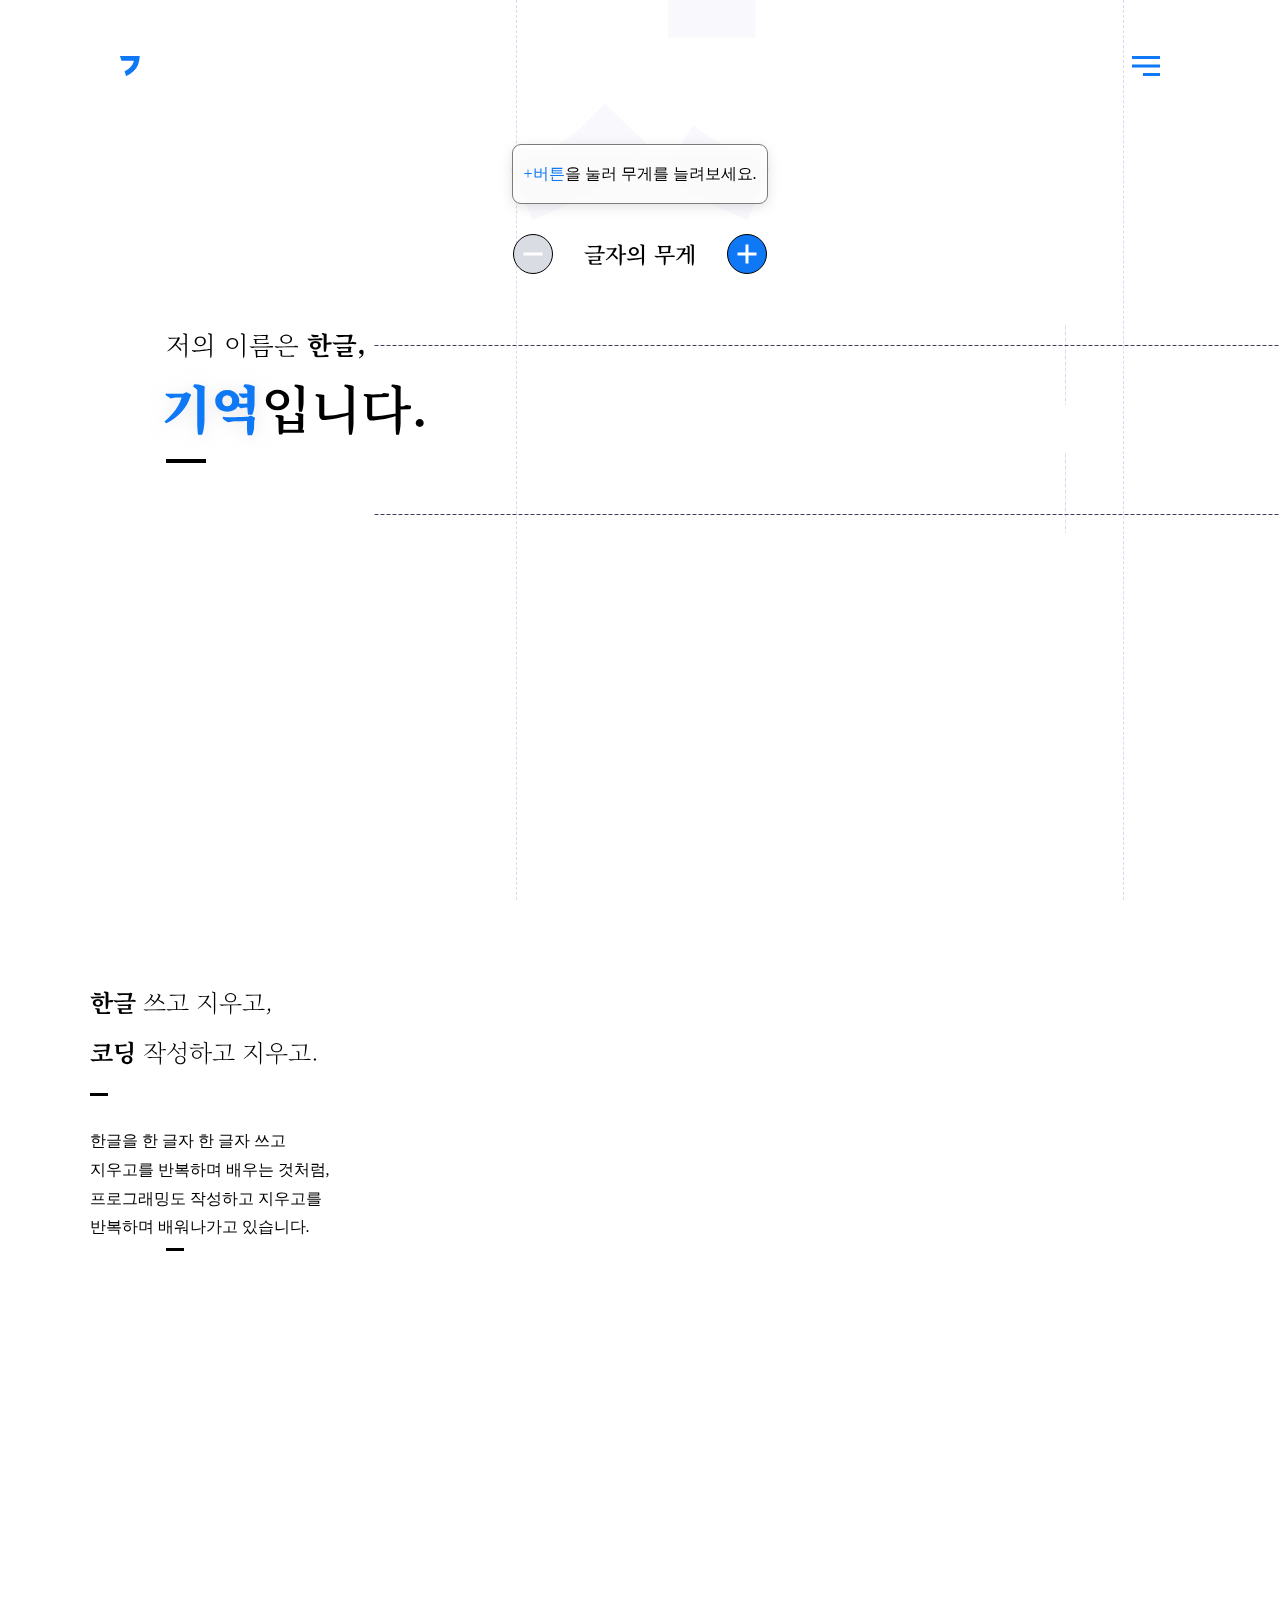
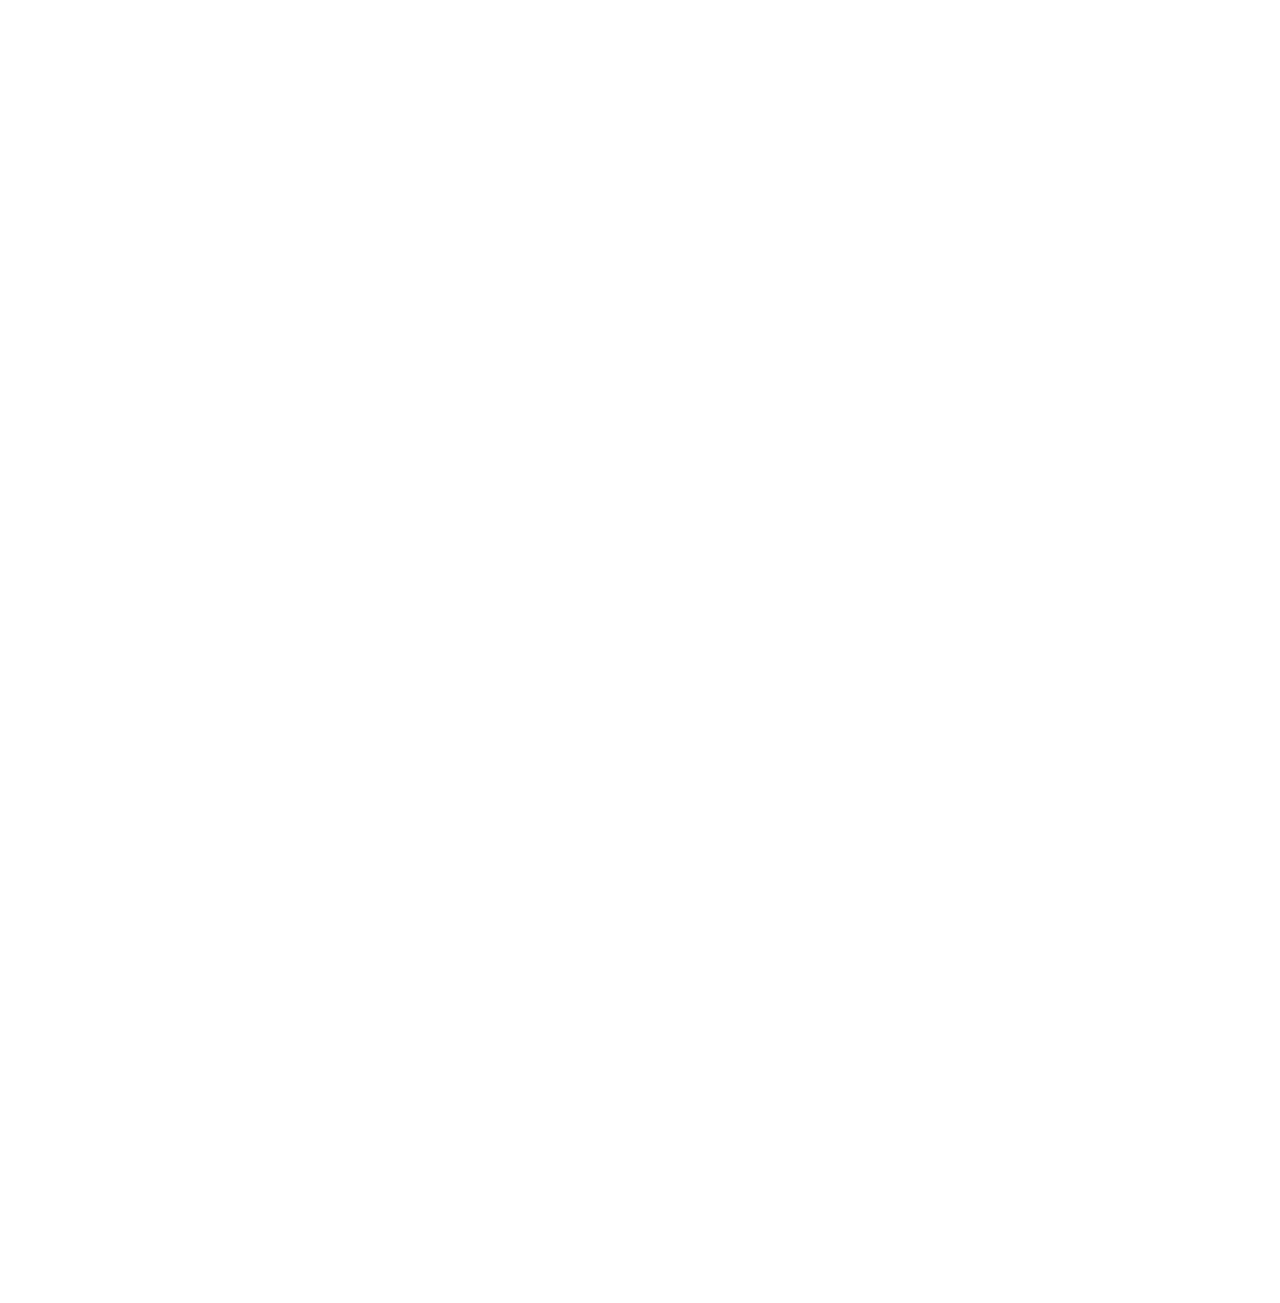
==== commit 5ff77d94: "upload" ====
--- a/index.html
+++ b/index.html
@@ -9,7 +9,7 @@
     <link href="https://fonts.googleapis.com/css2?family=Noto+Sans+KR:wght@100;300;400;500;700;900&family=Noto+Serif+KR:wght@200;300;400;500;600;700;900&display=swap" rel="stylesheet">
     <link rel="stylesheet" href="./css/reset.css">
     <link rel="stylesheet" href="./css/style.css">
-    <link rel="stylesheet" href="./css/test.css">
+    <link rel="stylesheet" href="./css/portfolio.css">
     <script defer type="text/javascript" src="./js/indexScript.js"></script>
     <!-- <script defer type="text/javascript" src="./js/portfolioScript.js"></script> -->
 </head>
@@ -302,6 +302,22 @@
                         <div class="line line01">선</div>
                         <div class="line line02">선</div>
                     </a>
+                    <div class="portEach_btn_con">
+                        <a href="#" class="portEach_btn portEach_btnCan">ㄱ</a>
+                        <a href="#" class="portEach_btn portEach_btnCan">ㄴ</a>
+                        <a href="#" class="portEach_btn portEach_btnCan">ㄷ</a>
+                        <a href="#" class="portEach_btn portEach_btnCan">ㄹ</a>
+                        <a href="#" class="portEach_btn portEach_btnCan">ㅁ</a>
+                        <a href="#" class="portEach_btn portEach_btnCan">ㅂ</a>
+                        <a href="#" class="portEach_btn portEach_btnCan">ㅅ</a>
+                        <a href="#" class="portEach_btn portEach_btnNot">ㅇ</a>
+                        <a href="#" class="portEach_btn portEach_btnNot">ㅈ</a>
+                        <a href="#" class="portEach_btn portEach_btnNot">ㅊ</a>
+                        <a href="#" class="portEach_btn portEach_btnNot">ㅋ</a>
+                        <a href="#" class="portEach_btn portEach_btnNot">ㅌ</a>
+                        <a href="#" class="portEach_btn portEach_btnNot">ㅍ</a>
+                        <a href="#" class="portEach_btn portEach_btnNot">ㅎ</a>
+                    </div>
                 </div>
                 <article class="port port01">
                     <div class="port_left">
@@ -312,159 +328,8 @@
                             </dl>
                             <hr/>
                         </div>
-                        <div class="port_img_area">
-                            <div class="port_img_con">
-                                <div class="ad_con">
-                                    <!--이미지-->
-                                    <div class="ad adEmpty">
-                                        빈요소
-                                    </div>
-                                    <div class="ad">
-                                        <!--ㄱ-->
-                                        <svg class="as" x="0px" y="0px" width="66.1px" height="70.4px" viewBox="0 0 66.1 70.4" style="enable-background:new 0 0 66.1 70.4;" >
-                                            <g class="ag">
-                                                <path class="st0" d="M9,9h48.1c0,0,0,43.3-39.7,50.8"/>
-                                            </g>
-                                        </svg>
-                                    </div>
-                                    <div class="ad">
-                                        <!--ㄴ-->
-                                        <svg class="as" x="0px" y="0px" width="66.1px" height="68.8px" viewBox="0 0 66.1 68.8" style="enable-background:new 0 0 66.1 68.8;" >
-                                            <g class="ag">
-                                                <polyline class="st0" points="9,9 9,59.8 57.1,59.8 	"/>
-                                            </g>
-                                        </svg>
-                                    </div>
-                                    <div class="ad">
-                                        <!--ㄷ-->
-                                        <svg class="as" x="0px" y="0px" width="66.1px" height="68.8px" viewBox="0 0 66.1 68.8" style="enable-background:new 0 0 66.1 68.8;" >
-                                            <g class="ag">
-                                                <polyline class="st0" points="57.1,9 9,9 9,59.8 57.1,59.8 	"/>
-                                            </g>
-                                        </svg>
-                                    </div>
-                                    <div class="ad">
-                                        <!--ㄹ-->
-                                        <svg class="as" x="0px" y="0px" width="66.1px" height="68.8px" viewBox="0 0 66.1 68.8" style="enable-background:new 0 0 66.1 68.8;" >
-                                            <g class="ag">
-                                                <polyline class="st0" points="9,9 57.1,9 57.1,34.4 9,34.4 9,59.8 57.1,59.8 	"/>
-                                            </g>
-                                        </svg>
-                                    </div>
-                                    <div class="ad">
-                                        <!--ㅁ-->
-                                        <svg class="as" x="0px" y="0px" width="66.1px" height="68.8px" viewBox="0 0 66.1 68.8" style="enable-background:new 0 0 66.1 68.8;" >
-                                            <g class="ag">
-                                                <polyline class="st0" points="9,9 57.1,9 57.1,59.8 9,59.8 9,9 	"/>
-                                            </g>
-                                        </svg>
-                                    </div>
-                                    <div class="ad">
-                                        <!--ㅂ-->
-                                        <svg class="as" x="0px" y="0px" width="66.1px" height="68.8px" viewBox="0 0 66.1 68.8" style="enable-background:new 0 0 66.1 68.8;" >
-                                            <g class="ag">
-                                                <line class="st0" x1="9" y1="27.4" x2="57.1" y2="27.4"/>
-                                                <polyline class="st0" points="9,9 9,59.8 57.1,59.8 57.1,9 	"/>
-                                            </g>
-                                        </svg>
-                                    </div>
-                                    <div class="ad">
-                                        <!--ㅅ-->
-                                        <svg class="as" x="0px" y="0px" width="75.5px" height="69.1px" viewBox="0 0 75.5 69.1" style="enable-background:new 0 0 75.5 69.1;" >
-                                            <g class="ag">
-                                                <path class="st0" d="M37.8,9v9.5c0,6.9-1.5,14.7-4.6,21c-3.7,7.7-11.7,13.4-21.3,17.7"/>
-                                                <path class="st0" d="M37.8,18.5c0,6.9,1.5,14.7,4.6,21C46,47.2,54,52.9,63.6,57.2"/>
-                                            </g>
-                                        </svg>
-                                    </div>
-                                    <div class="ad">
-                                        <!--ㅇ-->
-                                        <svg class="as" x="0px" y="0px" width="69.6px" height="68.8px" viewBox="0 0 69.6 68.8" style="enable-background:new 0 0 69.6 68.8;" >
-                                            <g class="ag">
-                                                <path class="st1" d="M34.8,9h1.5c13.4,0,24.3,11.4,24.3,25.4v0c0,14-10.9,25.4-24.3,25.4h-3C19.9,59.8,9,48.5,9,34.4v0
-                                                C9,20.4,19.9,9,33.3,9H34.8"/>
-                                            </g>
-                                        </svg>
-                                    </div>
-                                    <div class="ad">
-                                        <!--ㅈ-->
-                                        <svg class="as" x="0px" y="0px" width="75.5px" height="69.1px" viewBox="0 0 75.5 69.1" style="enable-background:new 0 0 75.5 69.1;" >
-                                            <g class="ag">
-                                                <path class="st0" d="M37.8,9v9.5c0,6.9-1.5,14.7-4.6,21c-3.7,7.7-11.7,13.4-21.3,17.7"/>
-                                                <path class="st0" d="M37.8,18.5c0,6.9,1.5,14.7,4.6,21C46,47.2,54,52.9,63.6,57.2"/>
-                                                <line class="st0" x1="13.7" y1="9" x2="61.8" y2="9"/>
-                                            </g>
-                                        </svg>
-                                    </div>
-                                    <div class="ad">
-                                        <!--ㅊ-->
-                                        <svg class="as" x="0px" y="0px" width="75.5px" height="75.7px" viewBox="0 0 75.5 75.7" style="enable-background:new 0 0 75.5 75.7;" >
-                                            <g class="ag">
-                                                <path class="st0" d="M37.8,9v16.1c0,6.9-1.5,14.7-4.6,21c-3.7,7.7-11.7,13.4-21.3,17.7"/>
-                                                <path class="st0" d="M37.8,25.1c0,6.9,1.5,14.7,4.6,21C46,53.7,54,59.4,63.6,63.8"/>
-                                                <line class="st0" x1="13.7" y1="21.8" x2="61.8" y2="21.8"/>
-                                            </g>
-                                        </svg>
-                                    </div>
-                                    <div class="ad">
-                                        <!--ㅋ-->
-                                        <svg class="as" x="0px" y="0px" width="66.1px" height="70.4px" viewBox="0 0 66.1 70.4" style="enable-background:new 0 0 66.1 70.4;" >
-                                            <g class="ag">
-                                                <path class="st0" d="M9,9h48.1c0,0,0,43.3-39.7,50.8"/>
-                                                <line class="st0" x1="13.1" y1="33.1" x2="47.7" y2="33.1"/>
-                                            </g>
-                                        </svg>
-                                    </div>
-                                    <div class="ad">
-                                        <!--ㅌ-->
-                                        <svg class="as" x="0px" y="0px" width="66.1px" height="68.8px" viewBox="0 0 66.1 68.8" style="enable-background:new 0 0 66.1 68.8;" >
-                                            <g class="ag">
-                                                <polyline class="st0" points="57.1,9 9,9 9,59.8 57.1,59.8 	"/>
-                                                <line class="st0" x1="9" y1="34.4" x2="57.1" y2="34.4"/>
-                                            </g>
-                                        </svg>
-                                    </div>
-                                    <div class="ad">
-                                        <!--ㅍ-->
-                                        <svg class="as" x="0px" y="0px" width="66.1px" height="68.8px" viewBox="0 0 66.1 68.8" style="enable-background:new 0 0 66.1 68.8;" >
-                                            <g class="ag">
-                                                <line class="st0" x1="9" y1="9" x2="57.1" y2="9"/>
-                                                <line class="st0" x1="18.3" y1="9" x2="18.3" y2="59.8"/>
-                                                <line class="st0" x1="47.8" y1="9" x2="47.8" y2="59.8"/>
-                                                <line class="st0" x1="9" y1="59.8" x2="57.1" y2="59.8"/>
-                                            </g>
-                                        </svg>
-                                    </div>
-                                    <div class="ad">
-                                        <!--ㅎ-->
-                                        <svg class="as" x="0px" y="0px" width="66.1px" height="75.4px" viewBox="0 0 66.1 75.4" style="enable-background:new 0 0 66.1 70.4;" >
-                                            <g class="ag">
-                                                <path class="st1" d="M33,37.3h1.3c12.1,0,21.9,6.5,21.9,14.6v0c0,8-9.8,14.6-21.9,14.6h-2.7c-12.1,0-21.9-6.5-21.9-14.6v0
-                                                    c0-8,9.8-14.6,21.9-14.6H33"/>
-                                                <line class="st0" x1="9" y1="22.9" x2="57.1" y2="22.9"/>
-                                                <line class="st0" x1="33" y1="9" x2="33" y2="22.9"/>
-                                            </g>
-                                        </svg>
-                                    </div>
-                                </div>
-                            </div>
-                            <div class="port_img_cover">
-                                <div class="make_use">
-                                    <p>#HTML</p>
-                                    <p>#CSS</p>
-                                    <p>#Javascript</p>
-                                    <p>#반응형</p>
-                                </div>
-                                <div class="zoom">
-                                    <div><span>선</span></div>
-                                </div>
-                            </div>
-                        </div>
-                    </div>
-                    <div class="port_right">
                         <div class="port_subCon">
                             <dl class="port_subName">
-                                <dl>2020.10.03</dl>
                                 <dt>나를 표현하는 웹사이트</dt>
                             </dl>
                             <p class="port_p port_p01">
@@ -476,10 +341,160 @@
                                 나가는 것을 저의 작업물을 통해 점점 발전하는 모습을 표현하고자
                                 하였습니다.
                             </p>
-                        </div>
-                    </div>
-                </article>
-                <article class="port port02"> <!--ㄴ-->
+                        </div>  
+                    </div>
+                    <div class="port_right">
+                        <div class="port_img_area">
+                            <div class="port_img_con">
+                                <div class="ad_con">
+                                    <!--이미지-->
+                                    <div class="ad adEmpty">
+                                        빈요소
+                                    </div>
+                                    <div class="ad">
+                                        <!--ㄱ-->
+                                        <svg class="as" x="0px" y="0px" width="66.1px" height="70.4px" viewBox="0 0 66.1 70.4" style="enable-background:new 0 0 66.1 70.4;" >
+                                            <g class="ag">
+                                                <path class="st0" d="M9,9h48.1c0,0,0,43.3-39.7,50.8"/>
+                                            </g>
+                                        </svg>
+                                    </div>
+                                    <div class="ad">
+                                        <!--ㄴ-->
+                                        <svg class="as" x="0px" y="0px" width="66.1px" height="68.8px" viewBox="0 0 66.1 68.8" style="enable-background:new 0 0 66.1 68.8;" >
+                                            <g class="ag">
+                                                <polyline class="st0" points="9,9 9,59.8 57.1,59.8 	"/>
+                                            </g>
+                                        </svg>
+                                    </div>
+                                    <div class="ad">
+                                        <!--ㄷ-->
+                                        <svg class="as" x="0px" y="0px" width="66.1px" height="68.8px" viewBox="0 0 66.1 68.8" style="enable-background:new 0 0 66.1 68.8;" >
+                                            <g class="ag">
+                                                <polyline class="st0" points="57.1,9 9,9 9,59.8 57.1,59.8 	"/>
+                                            </g>
+                                        </svg>
+                                    </div>
+                                    <div class="ad">
+                                        <!--ㄹ-->
+                                        <svg class="as" x="0px" y="0px" width="66.1px" height="68.8px" viewBox="0 0 66.1 68.8" style="enable-background:new 0 0 66.1 68.8;" >
+                                            <g class="ag">
+                                                <polyline class="st0" points="9,9 57.1,9 57.1,34.4 9,34.4 9,59.8 57.1,59.8 	"/>
+                                            </g>
+                                        </svg>
+                                    </div>
+                                    <div class="ad">
+                                        <!--ㅁ-->
+                                        <svg class="as" x="0px" y="0px" width="66.1px" height="68.8px" viewBox="0 0 66.1 68.8" style="enable-background:new 0 0 66.1 68.8;" >
+                                            <g class="ag">
+                                                <polyline class="st0" points="9,9 57.1,9 57.1,59.8 9,59.8 9,9 	"/>
+                                            </g>
+                                        </svg>
+                                    </div>
+                                    <div class="ad">
+                                        <!--ㅂ-->
+                                        <svg class="as" x="0px" y="0px" width="66.1px" height="68.8px" viewBox="0 0 66.1 68.8" style="enable-background:new 0 0 66.1 68.8;" >
+                                            <g class="ag">
+                                                <line class="st0" x1="9" y1="27.4" x2="57.1" y2="27.4"/>
+                                                <polyline class="st0" points="9,9 9,59.8 57.1,59.8 57.1,9 	"/>
+                                            </g>
+                                        </svg>
+                                    </div>
+                                    <div class="ad">
+                                        <!--ㅅ-->
+                                        <svg class="as" x="0px" y="0px" width="75.5px" height="69.1px" viewBox="0 0 75.5 69.1" style="enable-background:new 0 0 75.5 69.1;" >
+                                            <g class="ag">
+                                                <path class="st0" d="M37.8,9v9.5c0,6.9-1.5,14.7-4.6,21c-3.7,7.7-11.7,13.4-21.3,17.7"/>
+                                                <path class="st0" d="M37.8,18.5c0,6.9,1.5,14.7,4.6,21C46,47.2,54,52.9,63.6,57.2"/>
+                                            </g>
+                                        </svg>
+                                    </div>
+                                    <div class="ad">
+                                        <!--ㅇ-->
+                                        <svg class="as" x="0px" y="0px" width="69.6px" height="68.8px" viewBox="0 0 69.6 68.8" style="enable-background:new 0 0 69.6 68.8;" >
+                                            <g class="ag">
+                                                <path class="st1" d="M34.8,9h1.5c13.4,0,24.3,11.4,24.3,25.4v0c0,14-10.9,25.4-24.3,25.4h-3C19.9,59.8,9,48.5,9,34.4v0
+                                                C9,20.4,19.9,9,33.3,9H34.8"/>
+                                            </g>
+                                        </svg>
+                                    </div>
+                                    <div class="ad">
+                                        <!--ㅈ-->
+                                        <svg class="as" x="0px" y="0px" width="75.5px" height="69.1px" viewBox="0 0 75.5 69.1" style="enable-background:new 0 0 75.5 69.1;" >
+                                            <g class="ag">
+                                                <path class="st0" d="M37.8,9v9.5c0,6.9-1.5,14.7-4.6,21c-3.7,7.7-11.7,13.4-21.3,17.7"/>
+                                                <path class="st0" d="M37.8,18.5c0,6.9,1.5,14.7,4.6,21C46,47.2,54,52.9,63.6,57.2"/>
+                                                <line class="st0" x1="13.7" y1="9" x2="61.8" y2="9"/>
+                                            </g>
+                                        </svg>
+                                    </div>
+                                    <div class="ad">
+                                        <!--ㅊ-->
+                                        <svg class="as" x="0px" y="0px" width="75.5px" height="75.7px" viewBox="0 0 75.5 75.7" style="enable-background:new 0 0 75.5 75.7;" >
+                                            <g class="ag">
+                                                <path class="st0" d="M37.8,9v16.1c0,6.9-1.5,14.7-4.6,21c-3.7,7.7-11.7,13.4-21.3,17.7"/>
+                                                <path class="st0" d="M37.8,25.1c0,6.9,1.5,14.7,4.6,21C46,53.7,54,59.4,63.6,63.8"/>
+                                                <line class="st0" x1="13.7" y1="21.8" x2="61.8" y2="21.8"/>
+                                            </g>
+                                        </svg>
+                                    </div>
+                                    <div class="ad">
+                                        <!--ㅋ-->
+                                        <svg class="as" x="0px" y="0px" width="66.1px" height="70.4px" viewBox="0 0 66.1 70.4" style="enable-background:new 0 0 66.1 70.4;" >
+                                            <g class="ag">
+                                                <path class="st0" d="M9,9h48.1c0,0,0,43.3-39.7,50.8"/>
+                                                <line class="st0" x1="13.1" y1="33.1" x2="47.7" y2="33.1"/>
+                                            </g>
+                                        </svg>
+                                    </div>
+                                    <div class="ad">
+                                        <!--ㅌ-->
+                                        <svg class="as" x="0px" y="0px" width="66.1px" height="68.8px" viewBox="0 0 66.1 68.8" style="enable-background:new 0 0 66.1 68.8;" >
+                                            <g class="ag">
+                                                <polyline class="st0" points="57.1,9 9,9 9,59.8 57.1,59.8 	"/>
+                                                <line class="st0" x1="9" y1="34.4" x2="57.1" y2="34.4"/>
+                                            </g>
+                                        </svg>
+                                    </div>
+                                    <div class="ad">
+                                        <!--ㅍ-->
+                                        <svg class="as" x="0px" y="0px" width="66.1px" height="68.8px" viewBox="0 0 66.1 68.8" style="enable-background:new 0 0 66.1 68.8;" >
+                                            <g class="ag">
+                                                <line class="st0" x1="9" y1="9" x2="57.1" y2="9"/>
+                                                <line class="st0" x1="18.3" y1="9" x2="18.3" y2="59.8"/>
+                                                <line class="st0" x1="47.8" y1="9" x2="47.8" y2="59.8"/>
+                                                <line class="st0" x1="9" y1="59.8" x2="57.1" y2="59.8"/>
+                                            </g>
+                                        </svg>
+                                    </div>
+                                    <div class="ad">
+                                        <!--ㅎ-->
+                                        <svg class="as" x="0px" y="0px" width="66.1px" height="75.4px" viewBox="0 0 66.1 75.4" style="enable-background:new 0 0 66.1 70.4;" >
+                                            <g class="ag">
+                                                <path class="st1" d="M33,37.3h1.3c12.1,0,21.9,6.5,21.9,14.6v0c0,8-9.8,14.6-21.9,14.6h-2.7c-12.1,0-21.9-6.5-21.9-14.6v0
+                                                    c0-8,9.8-14.6,21.9-14.6H33"/>
+                                                <line class="st0" x1="9" y1="22.9" x2="57.1" y2="22.9"/>
+                                                <line class="st0" x1="33" y1="9" x2="33" y2="22.9"/>
+                                            </g>
+                                        </svg>
+                                    </div>
+                                </div>
+                            </div>
+                            <div class="port_img_cover">
+                                <div class="make_use_con">
+                                    <div class="make_use">
+                                        <p>#HTML</p>
+                                        <p>#CSS</p>
+                                        <p>#Javascript</p>
+                                        <p>#반응형</p>
+                                    </div>
+                                </div>
+                            </div>
+                        </div>
+                    </div>
+                    <p class="port_date">2019.07.25</p>
+                </article>
+                <article class="port port02">
                     <div class="port_left">
                         <div class="port_name_con">
                             <dl class="port_name">
@@ -488,23 +503,8 @@
                             </dl>
                             <hr/>
                         </div>
-                        <div class="port_img_area">
-                            <div class="port_img_con"><img class="port_img" src="./img/portimg/port02.png" alt=""/></div>
-                            <div class="port_img_cover">
-                                <div class="make_use">
-                                    <p>#HTML</p>
-                                    <p>#CSS</p>
-                                </div>
-                                <div class="zoom">
-                                    <div><span>선</span></div>
-                                </div>
-                            </div>
-                        </div>
-                    </div>
-                    <div class="port_right">
                         <div class="port_subCon">
                             <dl class="port_subName">
-                                <dl>2019.07.25</dl>
                                 <dt>코딩을 배우기 시작</dt>
                             </dl>
                             <p class="port_p port_p01">
@@ -513,10 +513,25 @@
                                 초반이라 HTML의 구조를 이해하고 CSS를 알아가는 걸
                                 목표로 제작하였습니다.
                             </p>
-                        </div>
-                    </div>
-                </article>
-                <article class="port port03"> <!--ㄷ-->
+                        </div>  
+                    </div>
+                    <div class="port_right">
+                        <div class="port_img_area">
+                            <div class="port_img_con"><img class="port_img" src="./img/portimg/port02.png" alt=""/></div>
+                            <div class="port_img_cover">
+                                <div class="make_use_con">
+                                    <div class="make_use">
+                                        <p>#HTML</p>
+                                        <p>#CSS</p>
+                                    </div>
+                                    <a class="port_visit_btn" href="https://jikor1st.github.io/DP2019/html_part1.html" target="_blank">방문</a>
+                                </div>
+                            </div>
+                        </div>
+                    </div>
+                    <p class="port_date">2019.07.25</p>
+                </article>
+                <article class="port port03">
                     <div class="port_left">
                         <div class="port_name_con">
                             <dl class="port_name">
@@ -525,24 +540,8 @@
                             </dl>
                             <hr/>
                         </div>
-                        <div class="port_img_area">    
-                            <div class="port_img_con"><img class="port_img" src="./img/portimg/port03.png" alt=""/></div>
-                            <div class="port_img_cover">
-                                <div class="make_use">
-                                    <p>#HTML</p>
-                                    <p>#CSS</p>
-                                    <p>#Layout</p>
-                                </div>
-                                <div class="zoom">
-                                    <div><span>선</span></div>
-                                </div>
-                            </div>
-                        </div>
-                    </div>
-                    <div class="port_right">
                         <div class="port_subCon">
                             <dl class="port_subName">
-                                <dl>2019.07.25</dl>
                                 <dt>레이아웃 구성하기</dt>
                             </dl>
                             <p class="port_p port_p01">
@@ -550,10 +549,26 @@
                                 CSS를 중간평가 때 보다 좀 더 세부적으로 배워 다양한 레이아웃을 구성해
                                 보는 것을 목표로 잡아서 제작하였습니다.
                             </p>
-                        </div>
-                    </div>
-                </article>
-                <article class="port port04"> <!--ㄹ-->
+                        </div>  
+                    </div>
+                    <div class="port_right">
+                        <div class="port_img_area">
+                            <div class="port_img_con"><img class="port_img" src="./img/portimg/port03.png" alt=""/></div>
+                            <div class="port_img_cover">
+                                <div class="make_use_con">
+                                    <div class="make_use">
+                                        <p>#HTML</p>
+                                        <p>#CSS</p>
+                                        <p>#Layout</p>
+                                    </div>
+                                    <a class="port_visit_btn" href="https://jikor1st.github.io/WalkingDead/" target="_blank">방문</a>
+                                </div>
+                            </div>
+                        </div>
+                    </div>
+                    <p class="port_date">2019.07.25</p>
+                </article>
+                <article class="port port04">
                     <div class="port_left">
                         <div class="port_name_con">
                             <dl class="port_name">
@@ -562,23 +577,8 @@
                             </dl>
                             <hr/>
                         </div>
-                        <div class="port_img_area">    
-                            <div class="port_img_con"><img class="port_img" src="./img/portimg/port04.png" alt=""/></div>
-                            <div class="port_img_cover">
-                                <div class="make_use">
-                                    <p>#아이덴티티 확립</p>
-                                    <p>#CSS 애니메이션</p>
-                                </div>
-                                <div class="zoom">
-                                    <div><span>선</span></div>
-                                </div>
-                            </div>
-                        </div>
-                    </div>
-                    <div class="port_right">
                         <div class="port_subCon">
                             <dl class="port_subName">
-                                <dl>2019.07.25</dl>
                                 <dt>CSS 애니메이션을 처음 접하다.</dt>
                             </dl>
                             <p class="port_p port_p01">
@@ -586,10 +586,25 @@
                                 CSS의 애니메이션을 활용한 페이지 이동 간의 유연함과 마우스 오버 효과들을
                                 넣어 나름대로의 인터랙티브한 페이지를 구성하는 것을 목표로 작업하였습니다.
                             </p>
-                        </div>
-                    </div>
-                </article>
-                <article class="port port05"> <!--ㄹ-->
+                        </div>  
+                    </div>
+                    <div class="port_right">
+                        <div class="port_img_area">
+                            <div class="port_img_con"><img class="port_img" src="./img/portimg/port04.png" alt=""/></div>
+                            <div class="port_img_cover">
+                                <div class="make_use_con">
+                                    <div class="make_use">
+                                        <p>#아이덴티티 확립</p>
+                                        <p>#CSS 애니메이션</p>
+                                    </div>
+                                    <a class="port_visit_btn" href="https://jikor1st.github.io/portfolio_01/" target="_blank">방문</a>
+                                </div>
+                            </div>
+                        </div>
+                    </div>
+                    <p class="port_date">2019.07.25</p>
+                </article>
+                <article class="port port05">
                     <div class="port_left">
                         <div class="port_name_con">
                             <dl class="port_name">
@@ -598,24 +613,8 @@
                             </dl>
                             <hr/>
                         </div>
-                        <div class="port_img_area">    
-                            <div class="port_img_con"><img class="port_img" src="./img/portimg/port05.png" alt=""/></div>
-                            <div class="port_img_cover">
-                                <div class="make_use">
-                                    <p>#HTML</p>
-                                    <p>#CSS</p>
-                                    <p>#Layout</p>
-                                </div>
-                                <div class="zoom">
-                                    <div><span>선</span></div>
-                                </div>
-                            </div>
-                        </div>
-                    </div>
-                    <div class="port_right">
                         <div class="port_subCon">
                             <dl class="port_subName">
-                                <dl>2019.07.25</dl>
                                 <dt>나의 이름을 활용하자.</dt>
                             </dl>
                             <p class="port_p port_p01">
@@ -625,10 +624,26 @@
                                 제작하였고 네비게이션을 메인 페이지에만 넣어 저를 계속 보여주게끔
                                 유도하였습니다.
                             </p>
-                        </div>
-                    </div>
-                </article>
-                <article class="port port06"> <!--ㅁ-->
+                        </div>  
+                    </div>
+                    <div class="port_right">
+                        <div class="port_img_area">
+                            <div class="port_img_con"><img class="port_img" src="./img/portimg/port05.png" alt=""/></div>
+                            <div class="port_img_cover">
+                                <div class="make_use_con">
+                                    <div class="make_use">
+                                        <p>#HTML</p>
+                                        <p>#CSS</p>
+                                        <p>#Layout</p>
+                                    </div>
+                                    <a class="port_visit_btn" href="https://jikor1st.github.io/portfolio_02/" target="_blank">방문</a>
+                                </div>
+                            </div>
+                        </div>
+                    </div>
+                    <p class="port_date">2019.07.25</p>
+                </article>
+                <article class="port port06">
                     <div class="port_left">
                         <div class="port_name_con">
                             <dl class="port_name">
@@ -637,24 +652,8 @@
                             </dl>
                             <hr/>
                         </div>
-                        <div class="port_img_area">    
-                            <div class="port_img_con"><img class="port_img" src="./img/portimg/port06.png" alt=""/></div>
-                            <div class="port_img_cover">
-                                <div class="make_use">
-                                    <p>#Play</p>
-                                    <p>#인터랙션</p>
-                                    <p>#자바스크립트 적응</p>
-                                </div>
-                                <div class="zoom">
-                                    <div><span>선</span></div>
-                                </div>
-                            </div>
-                        </div>
-                    </div>
-                    <div class="port_right">
                         <div class="port_subCon">
                             <dl class="port_subName">
-                                <dl>2019.07.25</dl>
                                 <dt>자바스크립트를 배우기 시작</dt>
                             </dl>
                             <p class="port_p port_p01">
@@ -663,10 +662,26 @@
                                 페이지였지만 기능들을 익히고 표현하는 것에 목표를 두었고 자바스크립트
                                 기초에 적응 할 수 있도록 해준 작업물이었습니다.
                             </p>
-                        </div>
-                    </div>
-                </article>
-                <article class="port port07"> <!--ㅂ-->
+                        </div>  
+                    </div>
+                    <div class="port_right">
+                        <div class="port_img_area">
+                            <div class="port_img_con"><img class="port_img" src="./img/portimg/port06.png" alt=""/></div>
+                            <div class="port_img_cover">
+                                <div class="make_use_con">
+                                    <div class="make_use">
+                                        <p>#Play</p>
+                                        <p>#인터랙션</p>
+                                        <p>#자바스크립트 적응</p>
+                                    </div>
+                                    <a class="port_visit_btn" href="https://jikor1st.github.io/PaulPlayer/" target="_blank">방문</a>
+                                </div>
+                            </div>
+                        </div>
+                    </div>
+                    <p class="port_date">2019.07.25</p>
+                </article>
+                <article class="port port07">
                     <div class="port_left">
                         <div class="port_name_con">
                             <dl class="port_name">
@@ -675,24 +690,8 @@
                             </dl>
                             <hr/>
                         </div>
-                        <div class="port_img_area">    
-                            <div class="port_img_con"><img class="port_img" src="./img/portimg/port07.png" alt=""/></div>
-                            <div class="port_img_cover">
-                                <div class="make_use">
-                                    <p>#흐름</p>
-                                    <p>#경험</p>
-                                    <p>#체험</p>
-                                </div>
-                                <div class="zoom">
-                                    <div><span>선</span></div>
-                                </div>
-                            </div>
-                        </div>
-                    </div>
-                    <div class="port_right">
                         <div class="port_subCon">
                             <dl class="port_subName">
-                                <dl>2019.07.25</dl>
                                 <dt>첫 팀 프로젝트 공모전 참가</dt>
                             </dl>
                             <p class="port_p port_p01">
@@ -700,8 +699,24 @@
                                 자바스립트를 사용해 사용자가 직접 랜덤 쿠킹박스를 신청하는
                                 플로우를 경험해 볼 수 있도록 구현을 하는 것을 목표로 제작하였습니다.
                             </p>
-                        </div>
-                    </div>
+                        </div>  
+                    </div>
+                    <div class="port_right">
+                        <div class="port_img_area">
+                            <div class="port_img_con"><img class="port_img" src="./img/portimg/port07.png" alt=""/></div>
+                            <div class="port_img_cover">
+                                <div class="make_use_con">
+                                    <div class="make_use">
+                                        <p>#흐름</p>
+                                        <p>#경험</p>
+                                        <p>#체험</p>
+                                    </div>
+                                    <a class="port_visit_btn" href="https://jikor1st.github.io/whatyum/" target="_blank">방문</a>
+                                </div>
+                            </div>
+                        </div>
+                    </div>
+                    <p class="port_date">2019.07.25</p>
                 </article>
             </section>
             <section id="contactPage">
@@ -734,9 +749,9 @@
                                 </dl>
                             </div>
                             <div class="link_contact_con">
-                                <a href="#" title="페이스북" target="_blank"><img src="./img/btn_face.png" alt="페이스북" width="50" height="50"/></a>
-                                <a href="#" title="메일" target="_blank"><img src="./img/btn_mail.png" alt="메일" width="50" height="50"/></a>
-                                <a href="#" title="인스타그램" target="_blank"><img src="./img/btn_insta.png" alt="인스타그램" width="50" height="50"/></a>
+                                <a href="https://www.facebook.com/profile.php?id=100008290860022" title="페이스북" target="_blank"><img src="./img/btn_face.png" alt="페이스북" width="50" height="50"/></a>
+                                <!-- <a href="#" title="메일" target="_blank"><img src="./img/btn_mail.png" alt="메일" width="50" height="50"/></a> -->
+                                <a href="https://www.instagram.com/ji_g.y/?hl=ko" title="인스타그램" target="_blank"><img src="./img/btn_insta.png" alt="인스타그램" width="50" height="50"/></a>
                             </div>
                         </div>
                     </div>
--- a/css/style.css
+++ b/css/style.css
@@ -1,5 +1,23 @@
-*{font-size:16px;font-family: 'Noto Sans KR', sans-serif;color:black;}
+*{font-size:16px;font-family: 'S-CoreDream-4Regular';color:black;}
 /* @font import */
+@font-face {
+    font-family: 'S-CoreDream-4Regular';
+    src: url('https://cdn.jsdelivr.net/gh/projectnoonnu/noonfonts_six@1.2/S-CoreDream-4Regular.woff') format('woff');
+    font-weight: normal;
+    font-style: normal;
+}
+@font-face {
+    font-family: 'S-CoreDream-7ExtraBold';
+    src: url('https://cdn.jsdelivr.net/gh/projectnoonnu/noonfonts_six@1.2/S-CoreDream-7ExtraBold.woff') format('woff');
+    font-weight: normal;
+    font-style: normal;
+}
+@font-face {
+    font-family: 'S-CoreDream-5Medium';
+    src: url('https://cdn.jsdelivr.net/gh/projectnoonnu/noonfonts_six@1.2/S-CoreDream-5Medium.woff') format('woff');
+    font-weight: normal;
+    font-style: normal;
+}
 @import url('https://fonts.googleapis.com/css2?family=Noto+Sans+KR:wght@100;300;400;500;700;900&family=Noto+Serif+KR:wght@200;300;400;500;600;700;900&display=swap');
 /*
 font-family: 'Noto Sans KR', sans-serif;
@@ -220,7 +238,7 @@
     width:fit-content;
 }
 div.introSub > dl.inS02 > dd > span{
-    font-weight:700;
+    font-family: 'S-CoreDream-7ExtraBold';
 }
 
 #mainPage > article.ctStBtnCon {
@@ -370,7 +388,7 @@
     line-height:58px;
 }
 div.description > p > span{
-    color:#0F78F4;font-weight:500;
+    color:#0F78F4;font-family: 'S-CoreDream-7ExtraBold';
 }
 article.ctStBtnCon > div.stBtn{
     display:flex;width:254px;justify-content: space-between;
@@ -550,7 +568,7 @@
 }
 div.mainSvgCon > div > svg.giyeok_svg {
     width:100%;margin-bottom:-90px;height:100%;
-    filter:drop-shadow(0 15px 30px #0f7af49a);
+    filter:drop-shadow(0 10px 20px #0f7af477);
 }
 div.mainSvgCon > div > svg.giyeok_svg > g.mainG{
     fill:none; stroke:#0F78F4; 
@@ -668,7 +686,7 @@
     margin-bottom:45px;
 }
 .link_contact_con{
-    display:flex;width:75%;justify-content: space-between;
+    display:flex;width:50%;justify-content: space-between;
 }
 .link_contact_con > a {
     border-radius:600px;display: inline-block;width:fit-content;height:fit-content;
@@ -717,7 +735,7 @@
     div.introSub > dl.inS02 {
         /* visibility: "hidden"; */
     }
-    nav{
+    /* nav{
         display:flex;flex-direction:row-reverse;
         justify-content:flex-start;
         z-index:500;
@@ -727,7 +745,7 @@
         position: absolute;width:max-content;top:0;right:160px;
         display:flex;flex-direction: row;text-align:right;
         height:fit-content;justify-content: space-between;width:42vw;
-    }
+    } */
 }
 /*mobile media query*/
 @media screen and (max-width:700px){
@@ -783,7 +801,7 @@
         /* height:24vh; */
     }
     section#contactPage > article > div.intro_ctCon{
-        margin-bottom:4vh;
+        margin-bottom:15vh;
     }
     div.contact_con > h2{
         margin-right:30px;
--- a/css/portfolio.css
+++ b/css/portfolio.css
@@ -0,0 +1,629 @@
+*{font-size:16px;font-family: 'S-CoreDream-4Regular';color:black;}
+@font-face {
+    font-family: 'S-CoreDream-4Regular';
+    src: url('https://cdn.jsdelivr.net/gh/projectnoonnu/noonfonts_six@1.2/S-CoreDream-4Regular.woff') format('woff');
+    font-weight: normal;
+    font-style: normal;
+}
+@font-face {
+    font-family: 'S-CoreDream-7ExtraBold';
+    src: url('https://cdn.jsdelivr.net/gh/projectnoonnu/noonfonts_six@1.2/S-CoreDream-7ExtraBold.woff') format('woff');
+    font-weight: normal;
+    font-style: normal;
+}
+@font-face {
+    font-family: 'S-CoreDream-5Medium';
+    src: url('https://cdn.jsdelivr.net/gh/projectnoonnu/noonfonts_six@1.2/S-CoreDream-5Medium.woff') format('woff');
+    font-weight: normal;
+    font-style: normal;
+}
+@import url('https://fonts.googleapis.com/css2?family=Noto+Sans+KR:wght@100;300;400;500;700;900&family=Noto+Serif+KR:wght@200;300;400;500;600;700;900&display=swap');
+html{
+    overflow:hidden;
+    /* width:100%; */
+}
+html,body{
+    overflow-x: hidden;
+    /* overflow:hidden; */
+    /* width:100vw; */
+    width:100%;height:100vh;
+}
+::-webkit-scrollbar{
+    /* display:none; */
+}
+div#allWrap{
+    /* overflow-x: hidden; */
+    /* overflow:hidden; */
+}
+main{
+    /* position:relative; */
+    position:absolute;top:0;left:0;
+    /* width:100%;height:100vh; */
+    /* width:100%;overflow-x: hidden; */
+    /* overflow:hidden; */
+}
+section#port_wrap{
+    /* display: none; */
+    /* width:100%; */
+    position:relative;top:100vh;
+    overflow-y:scroll;
+}
+section#port_wrap > article.port_intro{
+    position: absolute;top:6vw;left:7vw;
+}
+article.port_intro > .port_title > h2{
+    font-family: 'Noto Serif KR', serif;
+    font-weight:200;
+    font-size:1.5em;line-height:2.1em;
+}
+article.port_intro > .port_title > hr {
+    width:18px;border:none;border-top:3px solid black;display:inline-block;
+    margin-top:15px;
+}
+article.port_intro > .port_title > h2 > span{
+    font-weight:700;
+}
+article.port_intro > p.port_text{
+    font-weight:300;font-size:1em;line-height:1.8em;
+    margin-top:1.6vw;
+}
+@keyframes unLoadPort{
+    0%{
+        transform:translateY(0);
+        opacity:1;
+        visibility:visible;
+    }
+    100%{
+        transform:translateY(-50px);
+        opacity:0;
+        visibility:hidden;
+    }
+}
+@keyframes LoadPort{
+    0%{
+        transform:translateY(-50px);
+        opacity:0;
+        visibility:hidden;
+        
+    }
+    100%{
+        transform:translateY(0);
+        opacity:1;
+        visibility:visible;
+    }
+}
+svg{
+    overflow:visible;
+    vertical-align: top;
+}
+.txtBtn{
+    cursor:pointer;
+}
+.txtG {
+    fill:none;stroke:#0f78f4;
+    stroke-linecap:square;stroke-miterlimit:10;
+    stroke-width:50;
+    stroke-dasharray:750;
+    stroke-dashoffset:750;
+    opacity:1;
+    visibility: visible;
+    /* animation:draw 2s ease-in-out forwards; */
+}
+.stroke{
+    stroke-width:20;
+}
+@keyframes draw{
+    0%{
+        stroke-width:1;
+        visibility: hidden;
+        opacity:0;
+        stroke-dashoffset:750;
+    }
+    20%{
+        opacity:1;
+    }
+    70%{
+        stroke-width:50;
+    }
+    100%{
+        stroke-width:50;
+        visibility: visible;
+        stroke-dashoffset:0;
+    }
+}
+@keyframes erase{
+    0%{
+        stroke-width:50;
+        visibility: visible;
+        stroke-dashoffset:0;
+        opacity:1;
+    }
+    60%{
+        stroke-width:50;
+    }
+    80%{
+        opacity:1;
+    }
+    100%{
+        stroke-width:0;
+        visibility: hidden;
+        opacity:0;
+        stroke-dashoffset:750;
+    }
+}
+
+.txtG > .st1{
+    stroke-linecap: butt;
+}
+.notYet{
+    stroke:#F5F5FC;
+}
+
+section#port_wrap{
+    
+}
+section#port_wrap > article.port_nav{
+    display:flex;justify-content: center;align-items: center;margin-top:5vw;
+    
+}
+/* article.port_nav >  */
+.port_nav > div.port_nav_wrap{
+    display:flex;
+    width:1350px;
+    flex-wrap: wrap;margin:0;
+    /* overflow-x:hidden; */
+}
+.port_nav > div.port_nav_wrap > div.portBtn {
+    width:260px;height:260px;display:flex;justify-content: center;align-items: center;
+    cursor:pointer;z-index:2000;
+}
+.port_nav > div.port_nav_wrap > div.portBtnX{
+    width:260px;height:260px;display:flex;justify-content: center;align-items: center;font-size:0;
+}
+.txtBtn{
+    z-index:1700;
+    position:relative;;top:0;left:0;
+    /* filter:drop-shadow(0 3px 14px #f0f0f05b); */
+}
+.port_nav > div.port_nav_wrap > div.portBtn > div.txtBtnEmpty {
+    font-size:0;
+    /* background-color:gray; */
+    width:178.3px;height:185.6px;
+}
+article.port_nav > div.port_nav_wrap > .portBtnLine{
+    display:flex;
+}
+.portBtn > div.lR_line{
+    border:none;
+    font-size:0;
+}
+#allwrap{
+    position:relative;width:100%;overflow-x: hidden;
+}
+section#portEach_con{
+    overflow-x : hidden;
+    overflow-y : hidden;
+    height:100vh;
+    /* display:none; */
+    background-color:white;
+    position: absolute;z-index:2100;
+    width:100%;
+    left:0;top:0;
+    visibility: hidden;opacity:0;
+    transition:all 0.8s ease-in 1.7s;
+}
+.portEach_hrCon{width:100%;height:100vh;}
+.portEach_hrCon > hr {
+    width:100%;border:none;border:1px dashed #D6DBF1;
+    z-index:1000;position:absolute;top:8vw;left:0;
+}
+.portEach_hrCon > div.hrLine{
+    width:80vw;height:100vh;font-size:0;
+    border:none;
+    border-left:1px dashed #D6DBF1;
+    border-right:1px dashed #D6DBF1;
+    z-index:500;position:absolute;top:0;left:50%;transform:translateX(-50%);
+}
+section#portEach_con > div.portEach_nav{
+    position:absolute;top:56px;right:120px;
+}
+div.portEach_nav > a.pE_exitBtn{
+    z-index:1500;
+    width:44px;height:44px;border:none;border:2px solid black;
+    border-radius:150px;display:inline-block;position:relative;
+    cursor:pointer;
+}
+a.pE_exitBtn > div.line{ 
+    font-size:0;width:28px;height:2px;background-color:black;
+    position:absolute;top:50%;left:50%;
+}
+a.pE_exitBtn > div.line:first-child{
+    transform:translate(-50%,-50%) rotateZ(45deg);
+}
+a.pE_exitBtn > div.line:last-child{
+    transform:translate(-50%,-50%) rotateZ(-45deg);
+}
+.portEach_nav > .portEach_btn_con{
+    z-index:100000;
+    position:fixed;top:56px;left:50%;transform:translateX(-50%);
+    display:flex;flex-direction:row;flex-wrap:nowrap;
+    justify-content: center;
+    /* margin-top:10vh; */
+    width:66.1458vw;
+    /* position: absolute;top:50%; */
+    visibility: hidden;
+}
+.portEach_btn_con > .portEach_btn{
+    display:inline-block;
+    z-index:1500;text-decoration:none;
+    background-color:white;
+    vertical-align: top;
+    border:1px solid #DFDFDF;font-family: 'S-CoreDream-4Regular';
+    font-size:1.625em;color:#DFDFDF;
+    width:54px;height:54px;line-height:54px;text-align:center;
+    transition:border color 0.4s ease-in-out;
+    cursor:pointer;
+    border-radius:5px;
+    margin:0.6%;
+    filter:drop-shadow(0 2px 4px #00000006);
+}
+.portEach_btn_con > .portEach_btnNot{
+    background-color:#F3F3F3;
+}
+/* .portEach_btn_con > .portEach_btn:hover{
+    border:2px solid #0f78f4;font-family: 'S-CoreDream-7ExtraBold';
+    color:#0f78f4;
+} */
+section#portEach_con > article.port{
+    visibility: hidden;
+    position:absolute;left:0;top:0;
+    width:100%;height:100vh;
+    /* background-color:white; */
+    transition:all 0.8s ease-in 1.7s;
+    display:flex;
+    z-index:700;
+    transform:translateX(0);
+    /* filter:drop-shadow(0 2px 3px #00000013); */
+}
+section#portEach_con > article.port01{
+    
+}
+article.port > div.port_left{
+    width:50%;position:relative;
+    /* display:flex;flex-direction: column;justify-content:space-between; */
+}
+article.port > div.port_right{
+    width:50%;
+    position:relative;
+    
+    /* overflow-x: ; */
+}
+div.port_left > div.port_name_con{
+    margin-left:31.979%;margin-top:25%;
+    width:fit-content;
+}
+div.port_name_con > dl.port_name{
+    
+}
+div.port_name_con > dl.port_name > dd{
+    font-size:1em;color:#0F78F4;font-family: 'S-CoreDream-5Medium';
+    margin-bottom: 18px;z-index:2000;
+}
+div.port_name_con > dl.port_name > dt{
+    width:fit-content;z-index:2000;
+    font-family: 'Noto Serif KR', serif;
+    font-size:2.375em;font-weight:800;
+    margin-left:-10px;margin-bottom:55px;
+}
+div.port_name_con > hr{
+    width:18px;border:none;border-top:3px solid black;display:inline-block;
+}
+div.port_img_area{
+    z-index:2000;
+    position:relative;
+    /* position: absolute;bottom:0;left:13.3333%; */
+    width:73.5416%;;height:20.7291vw;
+    margin-top:25%;
+    /* margin-left:15%; */
+    display:flex;justify-content: center;align-items: center;
+    overflow-y:hidden;
+    background-color:#ffffff;
+    filter:drop-shadow(0 15px 25px #173f6d60);
+}
+.port_img{
+    position:absolute;top:0;left:0;
+    width:100%;
+}
+div.port_img_area > div.port_img_con{
+    width:100%;
+    /* height:100%; */
+    height: inherit;
+    overflow-y:hidden;
+}
+div.port_img_area > div.port_img_cover{
+    position: absolute;width:100%;height:100%;
+    background-color:#091624c9;
+}
+.make_use_con{
+    width:100%;
+    display:flex;justify-content: space-between;
+    flex-wrap:nowrap;align-items:space-between;
+}
+div.port_img_area > div.port_img_cover > .make_use_con > div.make_use{
+    display:flex;flex-wrap:wrap;
+    /* position:absolute;left:30px; */
+}
+div.port_img_cover > .make_use_con > div.make_use > p{
+    font-family: 'S-CoreDream-4Regular';
+    padding:0 1.0416vw;border:1px solid white;border-radius:5.2083vw;
+    font-size:0.7812vw;color:white;margin:1.5625vw 0.625vw 0 1.5625vw;
+    height:2.1354vw;line-height: 2.1354vw;
+}
+.port_visit_btn{
+    font-family: 'Noto Serif KR', serif;text-decoration:none;font-weight:700;
+    width:69px;height:39px;background-color:#ffffff;border-radius:5.2083vw;
+    font-size:0.938em;color:#464646;margin:1.5625vw 1.5625vw 0 0.625vw;
+    filter:drop-shadow(0 3px 10px #ffffff20);
+    text-align:center;line-height:37px;
+    flex-grow:0;
+    /* position:absolute;right:30px;margin:30px 10px 0 10px; */
+}
+div.port_left > div.port_subCon{
+    margin-top:34px;width:44.7916%;margin-left:31.979%;
+    /* margin-left:65%;transform:translateX(-45%); */
+}
+div.port_subCon > dl.port_subName > dl{
+    font-size:1.375em;color:#CCD7E4;
+}
+div.port_subCon > dl.port_subName > dt{
+    font-family: 'Noto Serif KR', serif;
+    font-size:1.2em;font-family: 'S-CoreDream-7ExtraBold';
+    margin-bottom:40px;color:#2E2E2E;
+}
+div.port_subCon > p.port_p{
+    width:100%;line-height:2em;
+    text-align: justify;font-size:0.938em;color:#8592A1;
+}
+.port_date{
+    font-size:9.375vw;color:#f0f4f8;font-family: 'S-CoreDream-4Regular';position: fixed;bottom:0;right:11.6145%;
+}
+div.ad_con > div.adEmpty{
+    font-size:0;
+}
+div.port_img_area > div.port_img_con > div.ad_con{
+    display:flex;width:100%;height:100%;
+    flex-wrap:wrap;justify-content: center;align-items: center;
+}
+
+div.ad_con > div.ad{
+    display:flex;width:20%;height:20%;
+    justify-content: center;align-items: center;
+}
+div.ad_con > div.ad > svg.as{
+    overflow:visible;width:50%;
+}
+div.ad > svg.as > g.ag{
+    fill:none;stroke:#0F78F4;stroke-width:18;stroke-linecap:square;
+}
+svg.as > g.ag > .st1{
+    stroke-linecap: butt;
+}
+@media screen and (max-width:1700px){
+    
+}
+@media screen and (max-width:1600px){
+    /* nav{
+        padding:0 100px;
+        display:flex;flex-direction:row-reverse;
+        justify-content:flex-start;
+        z-index:500;
+        position:relative;
+    }
+    nav > ul.navHam{
+        position: absolute;width:max-content;top:0;right:250px;
+        display:flex;flex-direction: row;text-align:right;
+        height:fit-content;justify-content: space-between;width:42vw;
+    } */
+}
+@media screen and (max-width:1400px){
+    section#portEach_con{
+        overflow-y : scroll;
+    }
+    section#portEach_con > article.port{
+        flex-direction: column-reverse;
+        height:fit-content;
+        /* display:flex;flex-direction: column;flex-wrap:wrap; */
+    }
+    section#portEach_con > div.portEach_nav{
+        position:absolute;right:56px;
+    }
+    article.port > div.port_right{
+        width:100%;height:fit-content;
+        display:flex;justify-content: center;
+    }
+    div.port_img_area{
+        margin-top:15%;width:62.1428%;height:35.1028vw;
+    }
+    article.port > div.port_left{
+        height:fit-content;width:100%;margin:100px 0;
+    }
+    div.port_left > div.port_name_con{
+        margin-left:19%;margin-top:0;
+    }
+    
+    div.port_left > div.port_subCon{
+        margin-left:19%;transform:translateX(0);
+        width:62.1428%;
+    }
+    div.port_subCon > p.port_p{
+        
+    }
+    .portEach_nav > .portEach_btn_con{
+        z-index:1700;
+        display:flex;
+        position: fixed;
+        top:56px;
+        /* left:50%;transform:translateX(-50%); */
+        /* justify-content: space-between; */
+        margin-top:0;
+        height:fit-content;
+        /* position: absolute;top:50%; */
+    }
+    .portEach_btn_con > .portEach_btn{
+        /* width:38px;height:38px;line-height:32px; */
+    }
+}
+@media screen and (max-width:1200px){
+    *{font-size:14px;}
+    /*header 패딩 조절*/
+    header > h1.mainLogo {
+    padding:0 56px;
+    }
+    nav{
+    padding:0 56px;
+    }
+    section#port_wrap > article.port_nav{
+        margin-top:10vw;
+        
+    }
+    
+    /* nav{
+        padding:0 100px;
+        display:flex;flex-direction:row-reverse;
+        justify-content:flex-start;
+        z-index:500;
+        position:relative;
+    }
+    nav > ul.navHam{
+        position: absolute;width:max-content;top:0;right:160px;
+        display:flex;flex-direction: row;text-align:right;
+        height:fit-content;justify-content: space-between;width:42vw;
+    } */
+   
+    
+}
+@media screen and(max-width:1050px){
+    
+}
+@media screen and (max-width:920px){
+    section#portEach_con > div.portEach_nav{
+        position:absolute;right:56px;top:86.9565vw;
+    }
+    article.port > div.port_left{
+        height:fit-content;padding:0 0;
+    }
+    
+    div.port_img_area{
+        width:100vw;height:49.1304vw;margin-left:0;
+        display:flex;justify-content: center;align-items: center;
+        margin-top:30%;
+    }
+    div.portEach_nav > a.pE_exitBtn{
+        width:34px;height:34px;border:2px solid black;
+    }
+    a.pE_exitBtn > div.line{
+        width:22px;height:2px;
+    }
+    .portEach_nav > .portEach_btn_con{
+        z-index:1700;
+        display:flex;flex-direction:row;
+        position:fixed;flex-wrap:wrap;
+        top:2vw;
+        left:50%;transform:translateX(-50%);
+        /* justify-content: space-between; */
+        align-content:flex-start;
+        margin-top:0;
+        height:fit-content;width:90vw;
+        /* position: absolute;top:50%; */
+    }
+    
+    .portEach_btn_con > .portEach_btn{
+        /* width:38px;height:38px;line-height:32px; */
+    }
+    .portEach_btn_con > .portEach_btn{
+        display:inline-block;
+        z-index:1500;text-decoration:none;
+        vertical-align: top;
+        border:1px solid #DFDFDF;font-family: 'S-CoreDream-4Regular';
+        font-size:1em;color:#DFDFDF;
+        width:38px;height:38px;line-height:38px;text-align:center;
+        transition:border color 0.4s ease-in-out;
+        cursor:pointer;
+        border-radius:4px;
+        margin:0.45%;
+        filter:drop-shadow(0 2px 4px #00000006);
+    }
+    .portEach_btn_con > .portEach_btnNot{
+        background-color:#F3F3F3;
+    }
+    div.port_left > div.port_name_con{
+        margin-left:15.5%;
+    }
+    
+    div.port_left > div.port_subCon{
+        margin-left:15.5%;
+        width:70%;
+    }
+    div.port_img_cover > .make_use_con > div.make_use > p{
+        font-family: 'S-CoreDream-4Regular';
+        padding:0 2.5vw;border:1px solid white;border-radius:5.2083vw;
+        font-size:2.5vw;color:white;margin:1.5625vw 0.8vw 0 1.5625vw;
+        height:4vw;line-height: 4vw;
+    }
+}
+@media screen and (max-width:700px){
+    *{font-size:14px;}
+    /* nav{
+        display:block;
+        z-index:500;
+        position: absolute;right:0;
+        padding:0 56px;
+        height:max-content;
+        width:max-content;
+    } */
+    /* header > h1.mainLogo {
+        display:none;
+    }
+    nav > ul.navHam{
+        position: absolute;width:max-content;top:70px;right:56px;
+        display:flex;flex-direction: column;
+        height:175px;justify-content: space-between;
+    } */
+    /* nav > ul.navHam > li{
+        font-size:1.4em;
+    } */
+    .port_nav > div.port_nav_wrap{
+        position:relative;top:250px;justify-content: space-around;
+    }
+    .port_nav > div.port_nav_wrap > div.portBtn {
+        width:200px;height:200px;margin-top:65px;
+    }
+    .port_nav > div.port_nav_wrap > div.portBtnX{
+        display:none;
+    }
+    .portEach_hrCon > div.hrLine{
+        width:85vw;
+    }
+    div.port_left > div.port_name_con{
+        
+    }
+    div.port_img_area > div.port_img_cover > div.make_use{
+        
+    }
+    div.port_img_cover > div.make_use > p{
+        padding:7px 14px;border:1px solid white;
+        font-size:2.5vw;margin:15px 8px 0 8px;
+    }
+    div.port_img_cover > div.zoom > div{
+        width:35px;height:35px;border:2px solid white;
+    }
+    div.port_img_cover > div.zoom > div > span{
+        width:12px;height:2px;
+        border-radius:100px;position:absolute;bottom:0;right:0;
+        transform:rotateZ(45deg) translate(30%, 30%);
+    }
+    div.port_right > div.port_subCon{
+        /* margin-top:75px; */
+    }
+    
+}